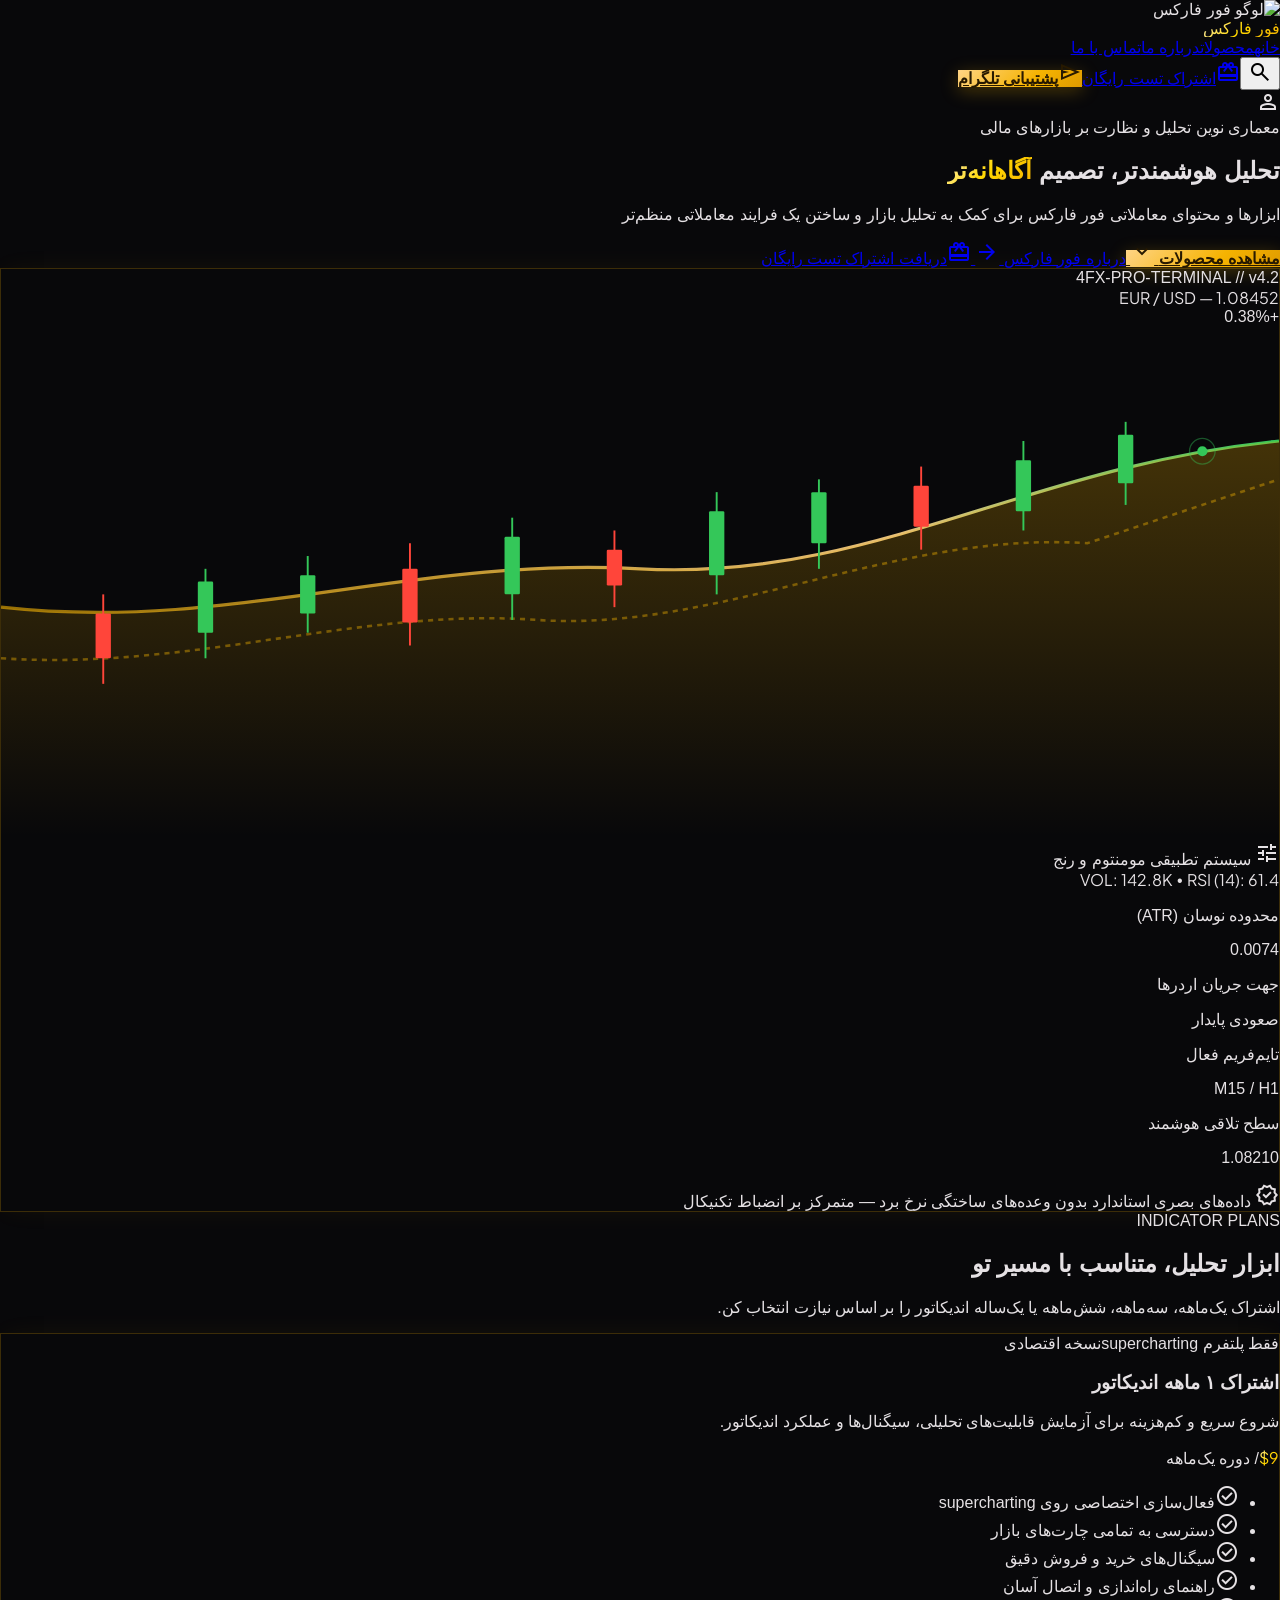
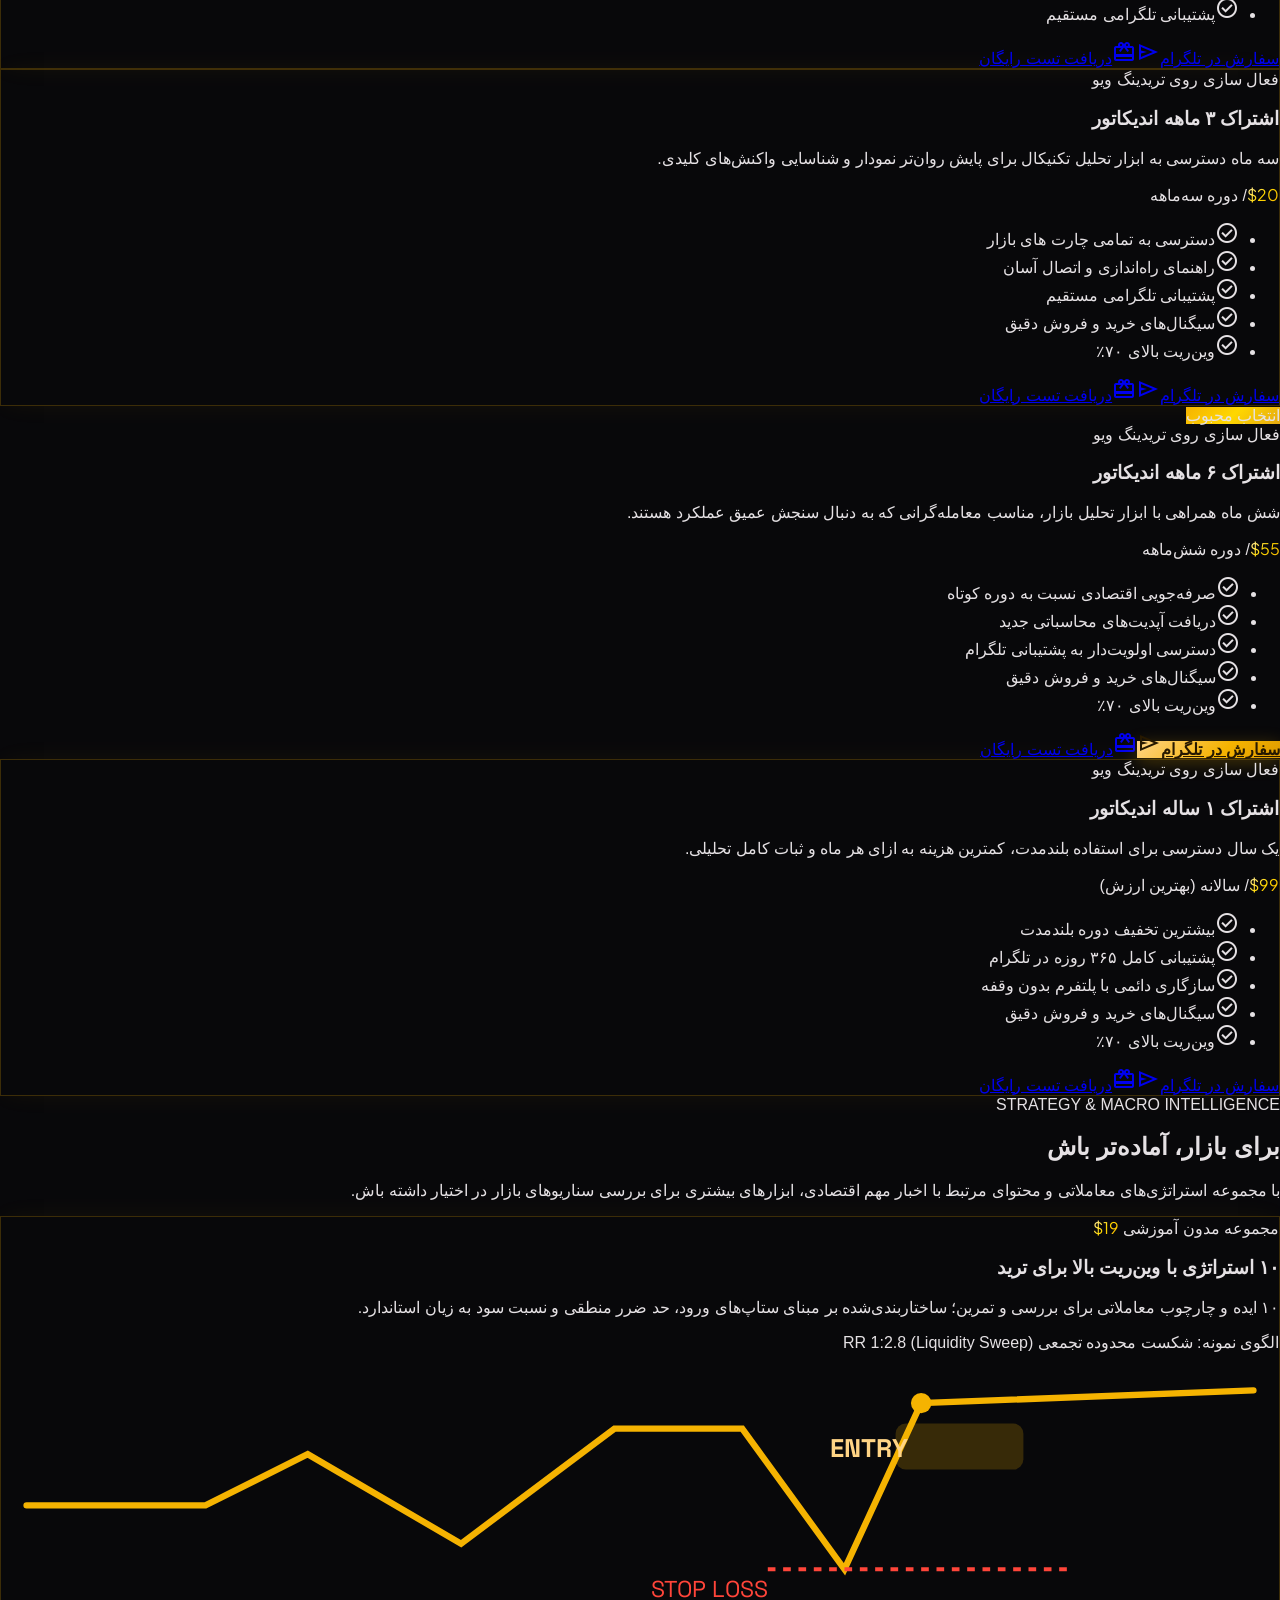
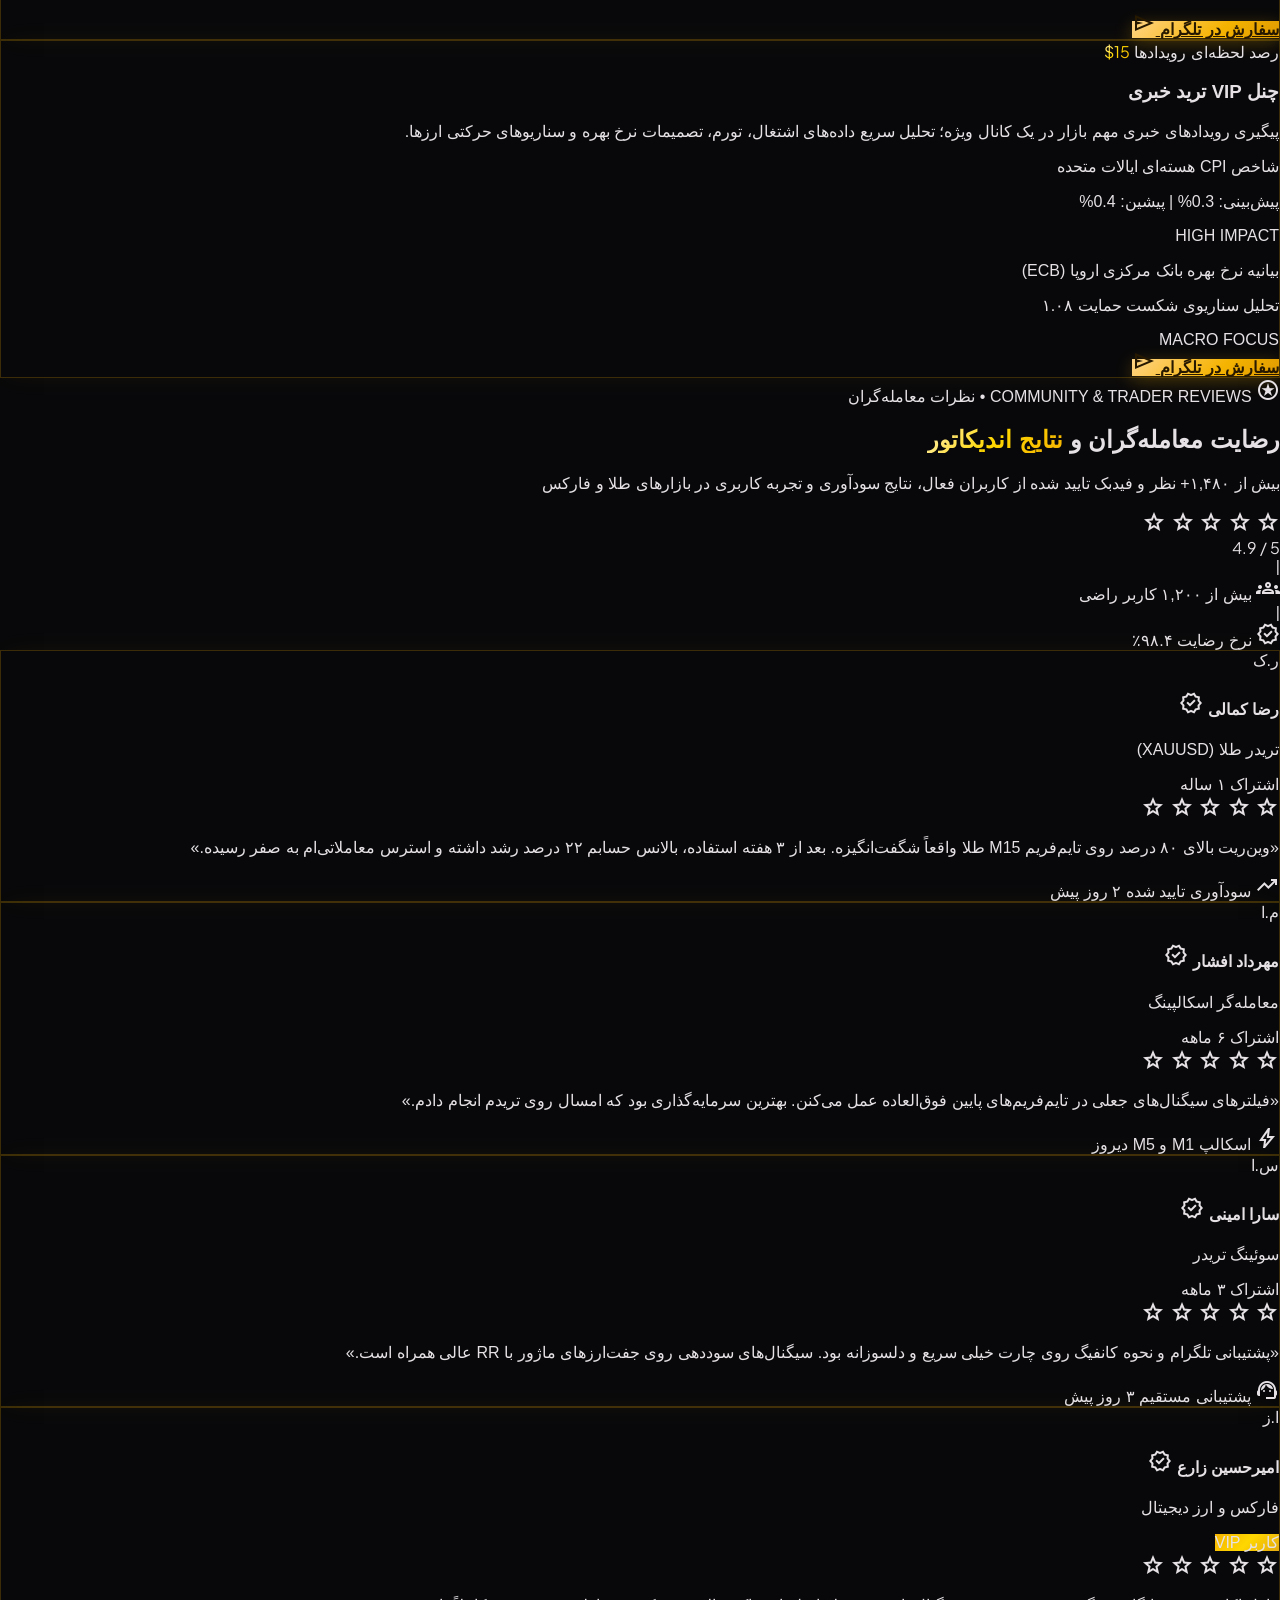
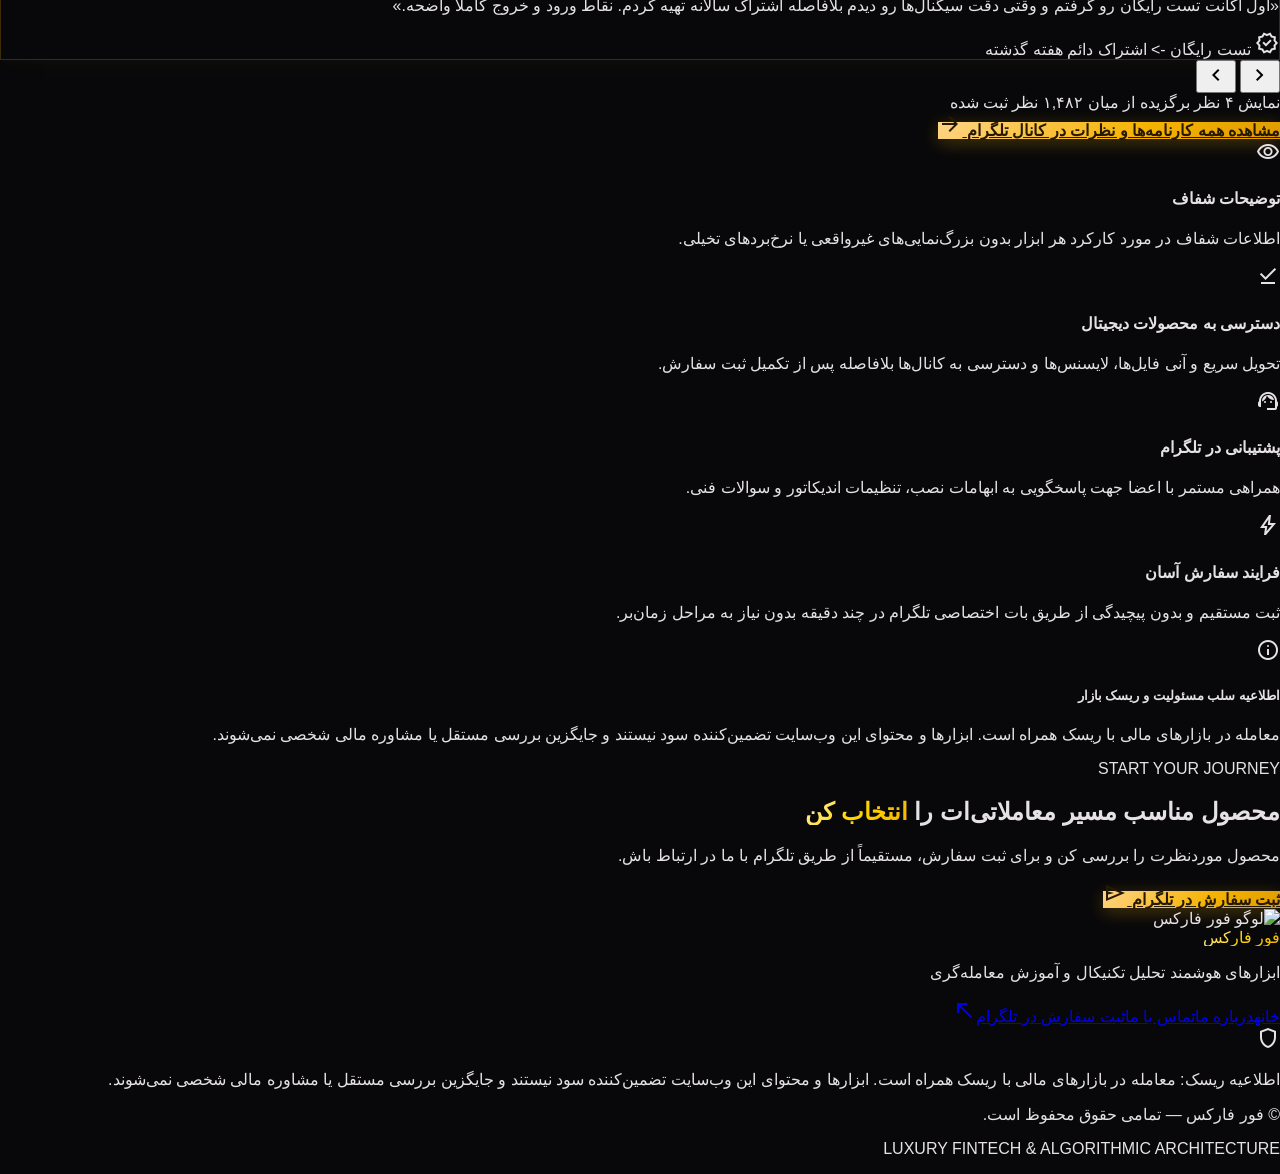
==== index.html @ 27e8ee21 "Add files via upload" ====
<!DOCTYPE html>
<!DOCTYPE html>
<html class="dark" dir="rtl" lang="fa"><head><meta content="فور فارکس؛ ابزارهای تحلیل تکنیکال و خدمات معاملاتی." name="description"/><link href="assets/site.css" rel="stylesheet"/></head><body class="bg-[#08080a] font-body-md text-[#e5e1e4] antialiased selection:bg-[#f5b301] selection:text-[#271900]"><svg aria-hidden="true" class="inline-defs-container" style="position:absolute;width:0;height:0;overflow:hidden"></svg><meta charset="utf-8"/><meta content="width=device-width, initial-scale=1.0" name="viewport"/><title>فور فارکس | ابزارهای هوشمند تحلیل تکنیکال و معاملات</title><link href="https://cdn.jsdelivr.net/gh/rastikerdar/vazirmatn@v33.003/Vazirmatn-font-face.css" rel="stylesheet"/><link href="https://fonts.googleapis.com/css2?family=Plus+Jakarta+Sans:wght@400;500;600;700;800&amp;family=Space+Grotesk:wght@500;600;700&amp;display=swap" rel="stylesheet"/><link href="https://fonts.googleapis.com/css2?family=Material+Symbols+Outlined:opsz,wght,FILL,GRAD@20..48,100..700,0..1,-50..200" rel="stylesheet"/><link href="https://fonts.googleapis.com/css2?family=Material+Symbols+Outlined:wght,FILL@100..700,0..1&amp;display=swap" rel="stylesheet"/><style>@layer base{html,body{margin:0;padding:0;font-family:'Vazirmatn',sans-serif;background-color:#08080a;color:#e5e1e4;}body{overscroll-behavior:none;}main>:first-child{margin-top:0!important;}main>:last-child{margin-bottom:0!important;}}::-webkit-scrollbar{display:none;}
.font-latin { font-family: 'Plus Jakarta Sans', system-ui, sans-serif; direction: ltr; display: inline-block; }
.gold-gradient-bg { background: linear-gradient(135deg, #F5B301 0%, #FFD700 50%, #E5A910 100%); }
.gold-gradient-text { background: linear-gradient(135deg, #FFF0BE 0%, #FFD700 50%, #F5B301 100%); -webkit-background-clip: text; -webkit-text-fill-color: transparent; }
.gold-border-glow { border: 1px solid rgba(245, 179, 1, 0.22); box-shadow: 0 0 25px -5px rgba(245, 179, 1, 0.08); }
.gold-card-hover:hover { border-color: rgba(255, 215, 0, 0.45); box-shadow: 0 10px 30px -8px rgba(245, 179, 1, 0.18); }
.gold-btn {
  background: linear-gradient(135deg, #ffd485 0%, #f5b301 60%, #df9b00 100%);
  color: #271900;
  font-weight: 700;
  box-shadow: 0 4px 18px rgba(245, 179, 1, 0.28);
}
.gold-btn:hover {
  background: linear-gradient(135deg, #ffe08f 0%, #febb14 60%, #e8a500 100%);
  box-shadow: 0 6px 24px rgba(245, 179, 1, 0.42);
}
</style><script src="https://cdn.tailwindcss.com?plugins=forms,container-queries"></script><script id="tailwind-config">tailwind.config = { darkMode: "class", theme: { extend: { "colors": { "on-primary-fixed": "#271900", "tertiary-fixed": "#fee178", "primary-container": "#f5b301", "on-secondary": "#3d2e00", "surface-container-low": "#111217", "on-tertiary": "#3b2f00", "surface-variant": "#1c1d24", "error-container": "#93000a", "on-error": "#690005", "chart-bullish": "#34C759", "chart-bearish": "#FF453A", "surface-container": "#15161c", "on-primary-fixed-variant": "#5d4200", "on-primary": "#412d00", "outline": "#9d8f78", "on-background": "#e5e1e4", "outline-variant": "rgba(245, 179, 1, 0.2)", "primary": "#ffd485", "on-tertiary-container": "#5c4c00", "secondary-fixed": "#ffe08f", "surface-container-highest": "#1f2029", "tertiary-container": "#d8bd58", "on-secondary-fixed-variant": "#584400", "inverse-surface": "#e5e1e4", "surface-dim": "#08080a", "secondary-container": "#c59b00", "on-secondary-fixed": "#241a00", "on-surface-variant": "#d4c4ac", "on-primary-container": "#412d00", "on-error-container": "#ffdad6", "primary-fixed": "#ffdea5", "inverse-primary": "#7b5800", "surface-tint": "#febb14", "on-tertiary-fixed-variant": "#554500", "surface": "#0e0f14", "tertiary": "#f5d971", "background": "#08080a", "primary-fixed-dim": "#febb14", "on-surface": "#e5e1e4", "error": "#ffb4ab", "secondary": "#efc134", "on-tertiary-fixed": "#221b00", "on-secondary-container": "#463500", "surface-container-lowest": "#060608", "surface-container-high": "#1a1b22", "secondary-fixed-dim": "#efc134", "surface-bright": "#22232a", "tertiary-fixed-dim": "#e0c560" }, "borderRadius": { "DEFAULT": "0.5rem", "lg": "0.75rem", "xl": "1rem", "full": "9999px" }, "spacing": { "space-lg": "1.5rem", "space-sm": "0.5rem", "space-xl": "2.5rem", "margin": "1.5rem", "space-2xl": "4rem", "space-3xl": "6rem", "space-xs": "0.25rem", "space-md": "1rem" }, "fontFamily": { "headline-md": ["Vazirmatn", "Space Grotesk", "sans-serif"], "headline-sm": ["Vazirmatn", "Space Grotesk", "sans-serif"], "label-lg": ["Vazirmatn", "Space Grotesk", "sans-serif"], "body-lg": ["Vazirmatn", "Manrope", "sans-serif"], "body-md": ["Vazirmatn", "Manrope", "sans-serif"], "body-sm": ["Vazirmatn", "Manrope", "sans-serif"], "headline-lg": ["Vazirmatn", "Space Grotesk", "sans-serif"], "headline-xl-mobile": ["Vazirmatn", "Space Grotesk", "sans-serif"], "label-md": ["Vazirmatn", "Space Grotesk", "sans-serif"], "display-hero": ["Vazirmatn", "Space Grotesk", "sans-serif"], "headline-xl": ["Vazirmatn", "Space Grotesk", "sans-serif"], "label-sm": ["Vazirmatn", "Space Grotesk", "sans-serif"], "body-xl": ["Vazirmatn", "Manrope", "sans-serif"], "display-hero-mobile": ["Vazirmatn", "Space Grotesk", "sans-serif"] }, "fontSize": { "headline-md": ["22px", { "lineHeight": "32px", "letterSpacing": "-0.01em", "fontWeight": "600" }], "headline-sm": ["18px", { "lineHeight": "28px", "fontWeight": "600" }], "label-lg": ["15px", { "lineHeight": "20px", "fontWeight": "600" }], "body-lg": ["17px", { "lineHeight": "28px", "fontWeight": "400" }], "body-md": ["15px", { "lineHeight": "24px", "fontWeight": "400" }], "body-sm": ["13px", { "lineHeight": "20px", "fontWeight": "400" }], "headline-lg": ["28px", { "lineHeight": "38px", "letterSpacing": "-0.015em", "fontWeight": "700" }], "headline-xl-mobile": ["28px", { "lineHeight": "38px", "letterSpacing": "-0.015em", "fontWeight": "700" }], "label-md": ["13px", { "lineHeight": "18px", "fontWeight": "500" }], "display-hero": ["54px", { "lineHeight": "68px", "letterSpacing": "-0.03em", "fontWeight": "800" }], "headline-xl": ["38px", { "lineHeight": "50px", "letterSpacing": "-0.025em", "fontWeight": "700" }], "label-sm": ["11px", { "lineHeight": "16px", "letterSpacing": "0.04em", "fontWeight": "600" }], "body-xl": ["20px", { "lineHeight": "34px", "fontWeight": "400" }], "display-hero-mobile": ["34px", { "lineHeight": "46px", "letterSpacing": "-0.02em", "fontWeight": "800" }] } } } };</script><header class="fixed top-0 left-0 right-0 z-50 bg-[#08080a]/85 backdrop-blur-xl saturate-180 border-b border-[#f5b301]/20 shadow-[0_4px_30px_rgba(0,0,0,0.8)]"><div class="h-16 max-w-7xl mx-auto px-6 lg:px-12 flex items-center justify-between"><div class="flex items-center gap-space-md"><div class="p-1 rounded-lg bg-white/5 border border-white/10 flex items-center justify-center"><img alt="لوگو فور فارکس" class="h-7 w-auto object-contain shrink-0 invert brightness-200" src="https://lh3.googleusercontent.com/aida-public/[base64]"/></div><span class="font-headline-sm text-headline-sm tracking-tight text-white font-bold flex items-center gap-1.5"><span class="gold-gradient-text">فور فارکس</span></span></div><nav class="hidden md:flex items-center gap-space-lg" data-active-classes="text-primary font-bold"><a aria-current="page" class="font-label-lg text-label-lg text-primary font-bold relative after:absolute after:bottom-[-20px] after:left-0 after:right-0 after:h-[2px] after:bg-[#f5b301]" data-path="home" href="index.html">خانه</a><a class="text-sm font-medium text-neutral-400 hover:text-[#ffd485] transition-colors" data-path="products" href="products.html">محصولات</a><a class="font-label-lg text-label-lg text-neutral-400 hover:text-primary transition-colors" data-path="about" href="about.html">درباره ما</a><a class="font-label-lg text-label-lg text-neutral-400 hover:text-primary transition-colors" data-path="contact" href="contact.html">تماس با ما</a></nav><div class="flex items-center gap-space-sm"><button aria-label="جستجو" class="w-9 h-9 rounded-full flex items-center justify-center text-neutral-400 hover:text-primary hover:bg-[#1c1d24] border border-neutral-800 transition-all"><span class="material-symbols-outlined text-[20px]">search</span></button><a class="hidden sm:inline-flex items-center gap-1.5 px-3 py-1.5 rounded-full bg-[#181920]/80 hover:bg-[#20222c] border border-[#f5b301]/40 hover:border-[#f5b301] text-[#ffd485] hover:text-amber-300 font-label-sm text-label-sm transition-all shadow-[0_0_12px_rgba(245,179,1,0.08)]" href="https://t.me/king4forex?text=%D8%B3%D9%84%D8%A7%D9%85%20%D8%A7%D8%B4%D8%AA%D8%B1%D8%A7%DA%A9%20%D8%AA%D8%B3%D8%AA%20%D9%85%DB%8C%D8%AE%D9%88%D8%A7%D8%B3%D8%AA%D9%85" rel="noopener noreferrer" target="_blank"><span class="material-symbols-outlined text-[16px] text-primary">redeem</span><span>اشتراک تست رایگان</span></a><a class="hidden sm:inline-flex items-center gap-space-xs px-space-md py-2 rounded-full gold-btn font-label-md text-label-md transition-all shadow-[0_2px_12px_rgba(245,179,1,0.25)]" href="https://t.me/trades4forexbot" rel="noopener noreferrer" target="_blank"><span class="material-symbols-outlined text-[18px]">send</span><span>پشتیبانی تلگرام</span></a><div class="w-8 h-8 rounded-full bg-gradient-to-br from-primary to-amber-600 flex items-center justify-center text-on-primary shadow-sm"><span class="material-symbols-outlined text-[18px]">person</span></div></div></div></header><main class="w-full pt-16 bg-[#08080a] min-h-[calc(100vh-16rem)]"><div class="flex flex-col w-full">
<!-- SECTION 1: HERO CAMPAIGN -->
<section class="relative w-full overflow-hidden bg-gradient-to-b from-[#0e0f14] via-[#08080a] to-[#08080a] pt-space-2xl pb-space-3xl border-b border-[#f5b301]/15">
<div class="absolute -top-36 left-1/2 -translate-x-1/2 w-[850px] h-[450px] bg-gradient-to-b from-primary/15 via-primary-container/8 to-transparent blur-[120px] pointer-events-none rounded-full"></div>
<div class="absolute top-1/3 -right-48 w-96 h-96 bg-amber-500/5 blur-[100px] pointer-events-none rounded-full"></div>
<div class="max-w-7xl mx-auto px-6 lg:px-12 flex flex-col items-center text-center relative z-10">
<!-- Overline Tag -->
<div class="inline-flex items-center gap-space-xs px-space-md py-1.5 rounded-full bg-[#1b1e28] border border-[#f5b301]/30 text-[#ffd485] font-label-md text-label-md mb-space-lg shadow-[0_0_15px_rgba(245,179,1,0.12)]">
<span class="w-2 h-2 rounded-full bg-[#f5b301] animate-pulse"></span>
<span>معماری نوین تحلیل و نظارت بر بازارهای مالی</span>
</div>
<!-- Main Headline -->
<h1 class="font-display-hero text-headline-xl sm:text-display-hero max-w-4xl text-white tracking-tight mb-space-md font-extrabold leading-[1.25]">
        تحلیل هوشمندتر، تصمیم <span class="gold-gradient-text">آگاهانه‌تر</span>
</h1>
<!-- Editorial Subtitle -->
<p class="font-body-xl text-body-lg sm:text-body-xl text-neutral-400 max-w-2xl mx-auto leading-relaxed mb-space-xl">ابزارها و محتوای معاملاتی فور فارکس برای کمک به تحلیل بازار و ساختن یک فرایند معاملاتی منظم‌تر</p>
<!-- Primary & Ghost Actions -->
<div class="flex flex-wrap items-center justify-center gap-space-md mb-space-3xl">
<a class="gold-btn px-8 py-3.5 rounded-full font-label-lg text-label-lg transition-all transform hover:scale-[1.02] active:scale-[0.99] flex items-center gap-space-xs" href="#products-bento">
<span>مشاهده محصولات</span>
<span class="material-symbols-outlined text-[18px]">expand_more</span>
</a>
<a class="px-6 py-3.5 rounded-full bg-[#15161c] hover:bg-[#1f2029] text-white border border-[#f5b301]/25 font-label-lg text-label-lg transition-all flex items-center gap-space-xs shadow-sm hover:border-[#f5b301]/50" href="#indicators">
<span>درباره فور فارکس</span>
<span class="material-symbols-outlined text-[18px] rotate-180">arrow_forward</span>
</a>
<a class="px-6 py-3.5 rounded-full bg-[#181920] hover:bg-[#20222c] text-[#ffd485] border border-[#f5b301]/50 hover:border-[#f5b301] font-label-lg text-label-lg transition-all transform hover:scale-[1.02] active:scale-[0.99] flex items-center gap-space-xs shadow-[0_0_15px_rgba(245,179,1,0.12)]" href="https://t.me/king4forex?text=%D8%B3%D9%84%D8%A7%D9%85%20%D8%A7%D8%B4%D8%AA%D8%B1%D8%A7%DA%A9%20%D8%AA%D8%B3%D8%AA%20%D9%85%DB%8C%D8%AE%D9%88%D8%A7%D8%B3%D8%AA%D9%85" rel="noopener noreferrer" target="_blank"><span class="material-symbols-outlined text-[18px] text-primary">redeem</span><span>دریافت اشتراک تست رایگان</span></a></div>
<!-- Institutional Mock Dashboard (Apple Silicon Inspired Tray) -->
<div class="w-full max-w-5xl rounded-3xl bg-[#111217] gold-border-glow p-4 sm:p-6 lg:p-8 shadow-[0_24px_80px_rgba(0,0,0,0.6)] text-white relative">
<!-- Decorative Ambient Glow -->
<div class="absolute -bottom-20 -left-20 w-64 h-64 bg-primary-container/10 rounded-full blur-3xl pointer-events-none"></div>
<div class="absolute -top-16 -right-16 w-48 h-48 bg-primary/10 rounded-full blur-2xl pointer-events-none"></div>
<!-- Top Window Pill Meta -->
<div class="flex items-center justify-between pb-6 mb-6 border-b border-white/5 relative z-10">
<div class="flex items-center gap-space-sm">
<span class="w-3 h-3 rounded-full bg-[#FF5F56]/80 inline-block"></span>
<span class="w-3 h-3 rounded-full bg-[#FFBD2E]/80 inline-block"></span>
<span class="w-3 h-3 rounded-full bg-[#27C93F]/80 inline-block"></span>
<span class="font-mono text-label-sm text-neutral-400 ml-2 hidden sm:inline">4FX-PRO-TERMINAL // v4.2</span>
</div>
<div class="flex items-center gap-space-md">
<div class="flex items-center gap-2 bg-white/5 border border-white/5 rounded-full px-3 py-1 text-label-sm text-white/90">
<span class="w-1.5 h-1.5 rounded-full bg-chart-bullish"></span>
<span class="font-latin">EUR / USD — 1.08452</span>
</div>
<span class="text-label-sm text-chart-bullish bg-chart-bullish/10 px-2.5 py-0.5 rounded-full font-mono border border-chart-bullish/20">+0.38%</span>
</div>
</div>
<!-- Integrated Trading Screen Canvas -->
<div class="relative w-full h-72 sm:h-96 rounded-2xl bg-[#09090c] p-4 flex flex-col justify-between overflow-hidden border border-white/5">
<!-- Background Grid Overlay -->
<div class="absolute inset-0 bg-[linear-gradient(to_right,rgba(255,255,255,0.03)_1px,transparent_1px),linear-gradient(to_bottom,rgba(255,255,255,0.03)_1px,transparent_1px)] bg-[size:40px_40px] pointer-events-none"></div>
<!-- Dynamic SVG Chart Canvas -->
<svg class="absolute inset-0 w-full h-full" fill="none" preserveaspectratio="none" viewbox="0 0 1000 400">
<defs>
<lineargradient id="primaryAreaGlow" x1="0" x2="0" y1="0" y2="1">
<stop offset="0%" stop-color="#F5B301" stop-opacity="0.25"></stop>
<stop offset="100%" stop-color="#F5B301" stop-opacity="0.0"></stop>
</lineargradient>
<lineargradient id="emaGrad" x1="0" x2="1" y1="0" y2="0">
<stop offset="0%" stop-color="#F5B301" stop-opacity="0.6"></stop>
<stop offset="70%" stop-color="#FFD485" stop-opacity="0.9"></stop>
<stop offset="100%" stop-color="#34C759" stop-opacity="1"></stop>
</lineargradient>
</defs>
<!-- EMA Trend Curves -->
<path d="M 0,260 C 150,270 280,220 420,230 C 560,240 700,160 850,170 L 1000,120" fill="none" opacity="0.4" stroke="#F5B301" stroke-dasharray="4 4" stroke-width="2"></path>
<path d="M 0,220 C 180,240 320,180 500,190 C 680,200 800,110 1000,90" fill="none" stroke="url(#emaGrad)" stroke-width="2.5"></path>
<!-- Volumetric Fill under trend -->
<path d="M 0,220 C 180,240 320,180 500,190 C 680,200 800,110 1000,90 L 1000,400 L 0,400 Z" fill="url(#primaryAreaGlow)"></path>
<!-- Stylized Candles -->
<!-- Bar 1 -->
<line stroke="#FF453A" stroke-width="1.5" x1="80" x2="80" y1="210" y2="280"></line>
<rect fill="#FF453A" height="35" rx="1" width="12" x="74" y="225"></rect>
<!-- Bar 2 -->
<line stroke="#34C759" stroke-width="1.5" x1="160" x2="160" y1="190" y2="260"></line>
<rect fill="#34C759" height="40" rx="1" width="12" x="154" y="200"></rect>
<!-- Bar 3 -->
<line stroke="#34C759" stroke-width="1.5" x1="240" x2="240" y1="180" y2="240"></line>
<rect fill="#34C759" height="30" rx="1" width="12" x="234" y="195"></rect>
<!-- Bar 4 -->
<line stroke="#FF453A" stroke-width="1.5" x1="320" x2="320" y1="170" y2="250"></line>
<rect fill="#FF453A" height="42" rx="1" width="12" x="314" y="190"></rect>
<!-- Bar 5 -->
<line stroke="#34C759" stroke-width="1.5" x1="400" x2="400" y1="150" y2="230"></line>
<rect fill="#34C759" height="45" rx="1" width="12" x="394" y="165"></rect>
<!-- Bar 6 -->
<line stroke="#FF453A" stroke-width="1.5" x1="480" x2="480" y1="160" y2="220"></line>
<rect fill="#FF453A" height="28" rx="1" width="12" x="474" y="175"></rect>
<!-- Bar 7 -->
<line stroke="#34C759" stroke-width="1.5" x1="560" x2="560" y1="130" y2="210"></line>
<rect fill="#34C759" height="50" rx="1" width="12" x="554" y="145"></rect>
<!-- Bar 8 -->
<line stroke="#34C759" stroke-width="1.5" x1="640" x2="640" y1="120" y2="190"></line>
<rect fill="#34C759" height="40" rx="1" width="12" x="634" y="130"></rect>
<!-- Bar 9 -->
<line stroke="#FF453A" stroke-width="1.5" x1="720" x2="720" y1="110" y2="175"></line>
<rect fill="#FF453A" height="32" rx="1" width="12" x="714" y="125"></rect>
<!-- Bar 10 -->
<line stroke="#34C759" stroke-width="1.5" x1="800" x2="800" y1="90" y2="160"></line>
<rect fill="#34C759" height="40" rx="1" width="12" x="794" y="105"></rect>
<!-- Bar 11 (Pulse Peak) -->
<line stroke="#34C759" stroke-width="1.5" x1="880" x2="880" y1="75" y2="140"></line>
<rect fill="#34C759" height="38" rx="1" width="12" x="874" y="85"></rect>
<!-- Bar 12 Live Pin -->
<circle cx="940" cy="98" fill="#34C759" r="4"></circle>
<circle cx="940" cy="98" opacity="0.4" r="10" stroke="#34C759" stroke-width="1"></circle>
</svg>
<!-- Floating Ambient Glass Badges -->
<div class="relative z-10 flex flex-wrap items-center justify-between gap-4 pointer-events-none">
<div class="flex items-center gap-3 backdrop-blur-md bg-[#181920]/80 border border-[#f5b301]/25 px-3.5 py-1.5 rounded-full shadow-sm">
<span class="material-symbols-outlined text-[16px] text-primary">tune</span>
<span class="font-label-md text-label-md text-white/90">سیستم تطبیقی مومنتوم و رنج</span>
</div>
<div class="flex items-center gap-3 backdrop-blur-md bg-white/5 border border-white/10 px-3.5 py-1.5 rounded-full font-mono text-label-sm text-neutral-400">
<span class="font-latin">RSI (14): 61.4</span>
<span>•</span>
<span class="font-latin">VOL: 142.8K</span>
</div>
</div>
<!-- Bottom Metric HUD -->
<div class="relative z-10 grid grid-cols-2 sm:grid-cols-4 gap-3 bg-black/60 backdrop-blur-lg p-3 rounded-xl border border-[#f5b301]/20">
<div>
<p class="font-label-sm text-label-sm text-neutral-400">محدوده نوسان (ATR)</p>
<p class="font-headline-sm text-headline-sm text-white font-mono mt-0.5">0.0074</p>
</div>
<div>
<p class="font-label-sm text-label-sm text-neutral-400">جهت جریان اردرها</p>
<p class="font-headline-sm text-headline-sm text-chart-bullish mt-0.5">صعودی پایدار</p>
</div>
<div>
<p class="font-label-sm text-label-sm text-neutral-400">تایم‌فریم فعال</p>
<p class="font-headline-sm text-headline-sm text-white font-mono mt-0.5">M15 / H1</p>
</div>
<div>
<p class="font-label-sm text-label-sm text-neutral-400">سطح تلاقی هوشمند</p>
<p class="font-headline-sm text-headline-sm text-primary font-mono mt-0.5">1.08210</p>
</div>
</div>
</div>
<div class="mt-4 flex items-center justify-center gap-2 text-neutral-400 font-body-sm text-body-sm relative z-10">
<span class="material-symbols-outlined text-[16px] text-primary">verified</span>
<span>داده‌های بصری استاندارد بدون وعده‌های ساختگی نرخ برد — متمرکز بر انضباط تکنیکال</span>
</div>
</div>
</div>
</section>
<!-- SECTION 2: INDICATOR SUBSCRIPTIONS SPOTLIGHT -->
<section class="w-full bg-[#0b0c10] py-space-3xl border-b border-[#f5b301]/15" id="indicators">
<div class="max-w-7xl mx-auto px-6 lg:px-12">
<!-- Section Header -->
<div class="flex flex-col md:flex-row md:items-end justify-between mb-space-2xl gap-space-md">
<div>
<span class="font-label-sm text-label-sm text-primary tracking-widest block mb-2 uppercase font-bold">INDICATOR PLANS</span>
<h2 class="font-headline-xl text-headline-xl text-white tracking-tight font-bold">ابزار تحلیل، متناسب با مسیر تو</h2>
<p class="font-body-lg text-body-lg text-neutral-400 mt-space-xs max-w-xl">اشتراک یک‌ماهه، سه‌ماهه، شش‌ماهه یا یک‌ساله اندیکاتور را بر اساس نیازت انتخاب کن.</p>
</div>
<a class="font-label-lg text-label-lg text-primary hover:text-amber-300 transition-colors inline-flex items-center gap-1 self-start md:self-end font-semibold" href="https://t.me/trades4forexbot" rel="noopener noreferrer" target="_blank">
</a>
</div>
<!-- 3 Tiered Cards in Obsidian Dark & Gold -->
<div class="grid grid-cols-1 sm:grid-cols-2 lg:grid-cols-4 gap-6 items-stretch"><!-- Tier 0: 1 Month --><div class="bg-[#111217] gold-border-glow gold-card-hover rounded-3xl p-6 lg:p-7 flex flex-col justify-between transition-all duration-300"><div><div class="flex items-center justify-between mb-6"><span class="inline-block px-3 py-1 rounded-full bg-[#181920] border border-white/5 text-neutral-300 font-label-sm text-label-sm">فقط پلتفرم supercharting</span><span class="px-2.5 py-0.5 rounded-full bg-[#f5b301]/10 text-primary border border-[#f5b301]/30 font-label-sm text-label-sm font-semibold">نسخه اقتصادی</span></div><h3 class="font-headline-lg text-[22px] text-white font-bold">اشتراک ۱ ماهه اندیکاتور</h3><p class="font-body-md text-body-sm text-neutral-400 mt-3 leading-relaxed">شروع سریع و کم‌هزینه برای آزمایش قابلیت‌های تحلیلی، سیگنال‌ها و عملکرد اندیکاتور.</p><div class="my-6"><span class="font-latin text-4xl font-extrabold gold-gradient-text tracking-tight">$9</span><span class="font-body-sm text-body-sm text-neutral-400 mr-1">/ دوره یک‌ماهه</span></div><ul class="space-y-2.5 font-body-sm text-body-sm text-neutral-300 mb-6"><li class="flex items-center gap-2"><span class="material-symbols-outlined text-primary text-[18px]">check_circle</span><span>فعال‌سازی اختصاصی روی supercharting</span></li><li class="flex items-center gap-2"><span class="material-symbols-outlined text-primary text-[18px]">check_circle</span><span>دسترسی به تمامی چارت‌های بازار</span></li><li class="flex items-center gap-2"><span class="material-symbols-outlined text-primary text-[18px]">check_circle</span><span>سیگنال‌های خرید و فروش دقیق</span></li><li class="flex items-center gap-2"><span class="material-symbols-outlined text-primary text-[18px]">check_circle</span><span>راهنمای راه‌اندازی و اتصال آسان</span></li><li class="flex items-center gap-2"><span class="material-symbols-outlined text-primary text-[18px]">check_circle</span><span>پشتیبانی تلگرامی مستقیم</span></li></ul></div><div><a class="w-full py-3 rounded-full bg-[#181920] hover:bg-[#20222c] text-white border border-[#f5b301]/25 hover:border-[#f5b301]/60 font-label-md text-label-md text-center transition-all flex items-center justify-center gap-2" href="https://t.me/trades4forexbot" rel="noopener noreferrer" target="_blank"><span>سفارش در تلگرام</span><span class="material-symbols-outlined text-[16px]">send</span></a><a class="w-full mt-2.5 py-2.5 rounded-full bg-[#15161c]/80 hover:bg-[#1f2029] text-[#ffd485] border border-[#f5b301]/30 hover:border-[#f5b301]/60 font-label-sm text-label-sm text-center transition-all flex items-center justify-center gap-1.5 shadow-[0_0_12px_rgba(245,179,1,0.08)]" href="https://t.me/king4forex?text=%D8%B3%D9%84%D8%A7%D9%85%20%D8%A7%D8%B4%D8%AA%D8%B1%D8%A7%DA%A9%20%D8%AA%D8%B3%D8%AA%20%D9%85%DB%8C%D8%AE%D9%88%D8%A7%D8%B3%D8%AA%D9%85" rel="noopener noreferrer" target="_blank"><span class="material-symbols-outlined text-[16px] text-primary">redeem</span><span>دریافت تست رایگان</span></a></div></div><!-- Tier 1: 3 Months --><div class="bg-[#111217] gold-border-glow gold-card-hover rounded-3xl p-6 lg:p-7 flex flex-col justify-between transition-all duration-300"><div><span class="inline-block px-3 py-1 rounded-full bg-[#181920] border border-white/5 text-neutral-300 font-label-sm text-label-sm mb-6">فعال سازی روی تریدینگ ویو</span><h3 class="font-headline-lg text-[22px] text-white font-bold">اشتراک ۳ ماهه اندیکاتور</h3><p class="font-body-md text-body-sm text-neutral-400 mt-3 leading-relaxed">سه ماه دسترسی به ابزار تحلیل تکنیکال برای پایش روان‌تر نمودار و شناسایی واکنش‌های کلیدی.</p><div class="my-6"><span class="font-latin text-4xl font-extrabold gold-gradient-text tracking-tight">$20</span><span class="font-body-sm text-body-sm text-neutral-400 mr-1">/ دوره سه‌ماهه</span></div><ul class="space-y-2.5 font-body-sm text-body-sm text-neutral-300 mb-6"><li class="flex items-center gap-2"><span class="material-symbols-outlined text-primary text-[18px]">check_circle</span><span>دسترسی به تمامی چارت های بازار</span></li><li class="flex items-center gap-2"><span class="material-symbols-outlined text-primary text-[18px]">check_circle</span><span>راهنمای راه‌اندازی و اتصال آسان</span></li><li class="flex items-center gap-2"><span class="material-symbols-outlined text-primary text-[18px]">check_circle</span><span>پشتیبانی تلگرامی مستقیم</span></li><li class="flex items-center gap-2"><span class="material-symbols-outlined text-primary text-[18px]">check_circle</span><span>سیگنال‌های خرید و فروش دقیق</span></li><li class="flex items-center gap-2"><span class="material-symbols-outlined text-primary text-[18px]">check_circle</span><span>وین‌ریت بالای ۷۰٪</span></li></ul></div><div><a class="w-full py-3 rounded-full bg-[#181920] hover:bg-[#20222c] text-white border border-[#f5b301]/25 hover:border-[#f5b301]/60 font-label-md text-label-md text-center transition-all flex items-center justify-center gap-2" href="https://t.me/trades4forexbot" rel="noopener noreferrer" target="_blank"><span>سفارش در تلگرام</span><span class="material-symbols-outlined text-[16px]">send</span></a><a class="w-full mt-2.5 py-2.5 rounded-full bg-[#15161c]/80 hover:bg-[#1f2029] text-[#ffd485] border border-[#f5b301]/30 hover:border-[#f5b301]/60 font-label-sm text-label-sm text-center transition-all flex items-center justify-center gap-1.5 shadow-[0_0_12px_rgba(245,179,1,0.08)]" href="https://t.me/king4forex?text=%D8%B3%D9%84%D8%A7%D9%85%20%D8%A7%D8%B4%D8%AA%D8%B1%D8%A7%DA%A9%20%D8%AA%D8%B3%D8%AA%20%D9%85%DB%8C%D8%AE%D9%88%D8%A7%D8%B3%D8%AA%D9%85" rel="noopener noreferrer" target="_blank"><span class="material-symbols-outlined text-[16px] text-primary">redeem</span><span>دریافت تست رایگان</span></a></div></div><!-- Tier 2: 6 Months (Balanced Highlight) --><div class="bg-gradient-to-b from-[#161822] to-[#111217] rounded-3xl p-6 lg:p-7 flex flex-col justify-between border-2 border-[#f5b301]/60 shadow-[0_12px_45px_rgba(245,179,1,0.15)] relative transform md:-translate-y-2"><div><div class="absolute -top-3.5 right-6"><span class="px-3 py-1 rounded-full gold-gradient-bg text-[#271900] font-label-sm text-label-sm font-bold shadow-md">انتخاب محبوب</span></div><span class="inline-block px-3 py-1 rounded-full bg-primary/10 border border-primary/25 text-primary font-label-sm text-label-sm mb-6 mt-1">فعال سازی روی تریدینگ ویو</span><h3 class="font-headline-lg text-[22px] text-white font-bold">اشتراک ۶ ماهه اندیکاتور</h3><p class="font-body-md text-body-sm text-neutral-400 mt-3 leading-relaxed">شش ماه همراهی با ابزار تحلیل بازار، مناسب معامله‌گرانی که به دنبال سنجش عمیق عملکرد هستند.</p><div class="my-6"><span class="font-latin text-4xl font-extrabold gold-gradient-text tracking-tight">$55</span><span class="font-body-sm text-body-sm text-neutral-400 mr-1">/ دوره شش‌ماهه</span></div><ul class="space-y-2.5 font-body-sm text-body-sm text-neutral-300 mb-6"><li class="flex items-center gap-2"><span class="material-symbols-outlined text-chart-bullish text-[18px]">check_circle</span><span>صرفه‌جویی اقتصادی نسبت به دوره کوتاه</span></li><li class="flex items-center gap-2"><span class="material-symbols-outlined text-chart-bullish text-[18px]">check_circle</span><span>دریافت آپدیت‌های محاسباتی جدید</span></li><li class="flex items-center gap-2"><span class="material-symbols-outlined text-chart-bullish text-[18px]">check_circle</span><span>دسترسی اولویت‌دار به پشتیبانی تلگرام</span></li><li class="flex items-center gap-2"><span class="material-symbols-outlined text-chart-bullish text-[18px]">check_circle</span><span>سیگنال‌های خرید و فروش دقیق</span></li><li class="flex items-center gap-2"><span class="material-symbols-outlined text-chart-bullish text-[18px]">check_circle</span><span>وین‌ریت بالای ۷۰٪</span></li></ul></div><div><a class="gold-btn w-full py-3 rounded-full text-center transition-all flex items-center justify-center gap-2" href="https://t.me/trades4forexbot" rel="noopener noreferrer" target="_blank"><span>سفارش در تلگرام</span><span class="material-symbols-outlined text-[16px]">send</span></a><a class="w-full mt-2.5 py-2.5 rounded-full bg-[#181920]/90 hover:bg-[#20222c] text-[#ffd485] border border-[#f5b301]/40 hover:border-[#f5b301] font-label-sm text-label-sm text-center transition-all flex items-center justify-center gap-1.5 shadow-[0_0_12px_rgba(245,179,1,0.12)]" href="https://t.me/king4forex?text=%D8%B3%D9%84%D8%A7%D9%85%20%D8%A7%D8%B4%D8%AA%D8%B1%D8%A7%DA%A9%20%D8%AA%D8%B3%D8%AA%20%D9%85%DB%8C%D8%AE%D9%88%D8%A7%D8%B3%D8%AA%D9%85" rel="noopener noreferrer" target="_blank"><span class="material-symbols-outlined text-[16px] text-primary">redeem</span><span>دریافت تست رایگان</span></a></div></div><!-- Tier 3: 1 Year --><div class="bg-[#111217] gold-border-glow gold-card-hover rounded-3xl p-6 lg:p-7 flex flex-col justify-between transition-all duration-300"><div><span class="inline-block px-3 py-1 rounded-full bg-[#181920] border border-white/5 text-neutral-300 font-label-sm text-label-sm mb-6">فعال سازی روی تریدینگ ویو</span><h3 class="font-headline-lg text-[22px] text-white font-bold">اشتراک ۱ ساله اندیکاتور</h3><p class="font-body-md text-body-sm text-neutral-400 mt-3 leading-relaxed">یک سال دسترسی برای استفاده بلندمدت، کمترین هزینه به ازای هر ماه و ثبات کامل تحلیلی.</p><div class="my-6"><span class="font-latin text-4xl font-extrabold gold-gradient-text tracking-tight">$99</span><span class="font-body-sm text-body-sm text-neutral-400 mr-1">/ سالانه (بهترین ارزش)</span></div><ul class="space-y-2.5 font-body-sm text-body-sm text-neutral-300 mb-6"><li class="flex items-center gap-2"><span class="material-symbols-outlined text-primary text-[18px]">check_circle</span><span>بیشترین تخفیف دوره بلندمدت</span></li><li class="flex items-center gap-2"><span class="material-symbols-outlined text-primary text-[18px]">check_circle</span><span>پشتیبانی کامل ۳۶۵ روزه در تلگرام</span></li><li class="flex items-center gap-2"><span class="material-symbols-outlined text-primary text-[18px]">check_circle</span><span>سازگاری دائمی با پلتفرم بدون وقفه</span></li><li class="flex items-center gap-2"><span class="material-symbols-outlined text-primary text-[18px]">check_circle</span><span>سیگنال‌های خرید و فروش دقیق</span></li><li class="flex items-center gap-2"><span class="material-symbols-outlined text-primary text-[18px]">check_circle</span><span>وین‌ریت بالای ۷۰٪</span></li></ul></div><div><a class="w-full py-3 rounded-full bg-[#181920] hover:bg-[#20222c] text-white border border-[#f5b301]/25 hover:border-[#f5b301]/60 font-label-md text-label-md text-center transition-all flex items-center justify-center gap-2" href="https://t.me/trades4forexbot" rel="noopener noreferrer" target="_blank"><span>سفارش در تلگرام</span><span class="material-symbols-outlined text-[16px]">send</span></a><a class="w-full mt-2.5 py-2.5 rounded-full bg-[#15161c]/80 hover:bg-[#1f2029] text-[#ffd485] border border-[#f5b301]/30 hover:border-[#f5b301]/60 font-label-sm text-label-sm text-center transition-all flex items-center justify-center gap-1.5 shadow-[0_0_12px_rgba(245,179,1,0.08)]" href="https://t.me/king4forex?text=%D8%B3%D9%84%D8%A7%D9%85%20%D8%A7%D8%B4%D8%AA%D8%B1%D8%A7%DA%A9%20%D8%AA%D8%B3%D8%AA%20%D9%85%DB%8C%D8%AE%D9%88%D8%A7%D8%B3%D8%AA%D9%85" rel="noopener noreferrer" target="_blank"><span class="material-symbols-outlined text-[16px] text-primary">redeem</span><span>دریافت تست رایگان</span></a></div></div></div>
</div>
</section>
<!-- SECTION 3: STRATEGIES & NEWS VIP DUAL SHOWCASE -->
<section class="w-full bg-[#08080a] py-space-3xl border-b border-[#f5b301]/15">
<div class="max-w-7xl mx-auto px-6 lg:px-12">
<div class="text-center max-w-3xl mx-auto mb-space-2xl">
<span class="font-label-sm text-label-sm text-primary tracking-widest block mb-2 uppercase font-bold">STRATEGY &amp; MACRO INTELLIGENCE</span>
<h2 class="font-headline-xl text-headline-xl text-white tracking-tight font-bold">برای بازار، آماده‌تر باش</h2>
<p class="font-body-lg text-body-lg text-neutral-400 mt-space-xs leading-relaxed">
          با مجموعه استراتژی‌های معاملاتی و محتوای مرتبط با اخبار مهم اقتصادی، ابزارهای بیشتری برای بررسی سناریوهای بازار در اختیار داشته باش.
        </p>
</div>
<!-- Keynote Dual Split -->
<div class="grid grid-cols-1 lg:grid-cols-2 gap-space-lg">
<!-- Card 1: 10 High Win-Rate Strategies -->
<div class="bg-[#111217] gold-border-glow rounded-3xl p-8 lg:p-12 flex flex-col justify-between overflow-hidden relative">
<div>
<div class="flex items-center justify-between mb-8">
<span class="font-label-md text-label-md text-[#ffd485] font-semibold bg-[#181920] border border-[#f5b301]/30 px-3.5 py-1 rounded-full">مجموعه مدون آموزشی</span>
<span class="font-latin text-3xl font-extrabold gold-gradient-text">$19</span>
</div>
<h3 class="font-headline-xl text-[28px] sm:text-[30px] leading-tight text-white font-bold">۱۰ استراتژی با وین‌ریت بالا برای ترید</h3>
<p class="font-body-md text-body-md text-neutral-400 mt-4 leading-relaxed max-w-md">
              ۱۰ ایده و چارچوب معاملاتی برای بررسی و تمرین؛ ساختاربندی‌شده بر مبنای ستاپ‌های ورود، حد ضرر منطقی و نسبت سود به زیان استاندارد.
            </p>
<!-- Vector Strategy Schematic -->
<div class="mt-8 mb-8 bg-[#09090c] rounded-2xl p-5 border border-white/5">
<div class="flex items-center justify-between text-label-sm text-neutral-400 mb-3">
<span>الگوی نمونه: شکست محدوده تجمعی (Liquidity Sweep)</span>
<span class="text-chart-bullish font-mono">RR 1:2.8</span>
</div>
<svg class="w-full h-24" fill="none" viewbox="0 0 500 100">
<path d="M 10,60 L 80,60 L 120,40 L 180,75 L 240,30 L 290,30 L 330,85 L 360,20 L 490,15" stroke="#f5b301" stroke-linecap="round" stroke-width="2.5"></path>
<!-- Entry marker -->
<circle cx="360" cy="20" fill="#f5b301" r="4"></circle>
<rect fill="#f5b301" height="18" opacity="0.2" rx="4" width="50" x="350" y="28"></rect>
<text fill="#ffd485" font-family="Space Grotesk" font-size="10" font-weight="bold" x="355" y="41">ENTRY</text>
<!-- Stop loss guide line -->
<line stroke="#FF453A" stroke-dasharray="3 3" stroke-width="1.5" x1="300" x2="420" y1="85" y2="85"></line>
<text fill="#FF453A" font-family="Space Grotesk" font-size="9" x="300" y="96">STOP LOSS</text>
</svg>
</div>
</div>
<a class="gold-btn w-full sm:w-auto self-start px-8 py-3.5 rounded-full text-center transition-all flex items-center justify-center gap-2" href="https://t.me/trades4forexbot" rel="noopener noreferrer" target="_blank">
<span>سفارش در تلگرام</span>
<span class="material-symbols-outlined text-[16px]">send</span>
</a>
</div>
<!-- Card 2: VIP News Channel -->
<div class="bg-[#111217] gold-border-glow rounded-3xl p-8 lg:p-12 flex flex-col justify-between overflow-hidden relative">
<div>
<div class="flex items-center justify-between mb-8">
<span class="font-label-md text-label-md text-chart-bullish font-semibold bg-[#181920] border border-chart-bullish/30 px-3.5 py-1 rounded-full">رصد لحظه‌ای رویدادها</span>
<span class="font-latin text-3xl font-extrabold gold-gradient-text">$15</span>
</div>
<h3 class="font-headline-xl text-[28px] sm:text-[30px] leading-tight text-white font-bold">چنل VIP ترید خبری</h3>
<p class="font-body-md text-body-md text-neutral-400 mt-4 leading-relaxed max-w-md">
              پیگیری رویدادهای خبری مهم بازار در یک کانال ویژه؛ تحلیل سریع داده‌های اشتغال، تورم، تصمیمات نرخ بهره و سناریوهای حرکتی ارزها.
            </p>
<!-- Economic Calendar Mini Stream -->
<div class="mt-8 mb-8 space-y-2.5">
<div class="bg-[#09090c] rounded-xl p-3 border border-white/5 flex items-center justify-between">
<div class="flex items-center gap-3">
<span class="w-2.5 h-2.5 rounded-full bg-chart-bearish"></span>
<div>
<p class="font-label-md text-label-md text-white font-medium">شاخص CPI هسته‌ای ایالات متحده</p>
<p class="font-label-sm text-label-sm text-neutral-400">پیش‌بینی: 0.3% | پیشین: 0.4%</p>
</div>
</div>
<span class="font-mono text-label-sm text-[#FF453A] font-bold">HIGH IMPACT</span>
</div>
<div class="bg-[#09090c] rounded-xl p-3 border border-white/5 flex items-center justify-between">
<div class="flex items-center gap-3">
<span class="w-2.5 h-2.5 rounded-full bg-[#f5b301]"></span>
<div>
<p class="font-label-md text-label-md text-white font-medium">بیانیه نرخ بهره بانک مرکزی اروپا (ECB)</p>
<p class="font-label-sm text-label-sm text-neutral-400">تحلیل سناریوی شکست حمایت ۱.۰۸</p>
</div>
</div>
<span class="font-mono text-label-sm text-primary">MACRO FOCUS</span>
</div>
</div>
</div>
<a class="gold-btn w-full sm:w-auto self-start px-8 py-3.5 rounded-full text-center transition-all flex items-center justify-center gap-2" href="https://t.me/trades4forexbot" rel="noopener noreferrer" target="_blank">
<span>سفارش در تلگرام</span>
<span class="material-symbols-outlined text-[16px]">send</span>
</a>
</div>
</div>
</div>
</section>
<!-- SECTION 4: PROMOTIONAL BENTO GRID (ALL 5 PRODUCTS) -->
<section class="w-full bg-[#0b0c10] py-space-3xl border-b border-[#f5b301]/15" id="testimonials">
<div class="max-w-7xl mx-auto px-6 lg:px-12">
<!-- Header & Social Proof Meta -->
<div class="text-center max-w-3xl mx-auto mb-space-2xl">
<div class="inline-flex items-center gap-space-xs px-space-md py-1.5 rounded-full bg-[#181920] border border-[#f5b301]/30 text-primary font-label-sm text-label-sm mb-3 tracking-widest font-bold">
<span class="material-symbols-outlined text-[16px] text-primary">stars</span>
<span>COMMUNITY &amp; TRADER REVIEWS</span>
<span>•</span>
<span>نظرات معامله‌گران</span>
</div>
<h2 class="font-headline-xl text-headline-xl text-white tracking-tight font-bold mb-space-xs">
رضایت معامله‌گران و <span class="gold-gradient-text">نتایج اندیکاتور</span>
</h2>
<p class="font-body-lg text-body-lg text-neutral-400 leading-relaxed max-w-2xl mx-auto mb-6">
بیش از ۱,۴۸۰+ نظر و فیدبک تایید شده از کاربران فعال، نتایج سودآوری و تجربه کاربری در بازارهای طلا و فارکس
</p>
<!-- Trust Metrics Summary Strip -->
<div class="inline-flex flex-wrap items-center justify-center gap-4 sm:gap-6 bg-[#111217] border border-[#f5b301]/25 rounded-2xl p-3 sm:px-6 shadow-[0_4px_30px_rgba(0,0,0,0.5)]">
<div class="flex items-center gap-2">
<div class="flex text-primary">
<span class="material-symbols-outlined text-[18px]">star</span>
<span class="material-symbols-outlined text-[18px]">star</span>
<span class="material-symbols-outlined text-[18px]">star</span>
<span class="material-symbols-outlined text-[18px]">star</span>
<span class="material-symbols-outlined text-[18px]">star</span>
</div>
<span class="font-latin font-bold text-white text-base">4.9 / 5</span>
</div>
<span class="hidden sm:inline text-neutral-500">|</span>
<div class="flex items-center gap-1.5 text-neutral-300 font-label-md text-label-md">
<span class="material-symbols-outlined text-primary text-[18px]">groups</span>
<span>بیش از ۱,۲۰۰ کاربر راضی</span>
</div>
<span class="hidden sm:inline text-neutral-500">|</span>
<div class="flex items-center gap-1.5 text-neutral-300 font-label-md text-label-md">
<span class="material-symbols-outlined text-chart-bullish text-[18px]">verified</span>
<span>نرخ رضایت ۹۸.۴٪</span>
</div>
</div>
</div>
<!-- Reviews Grid -->
<div class="grid grid-cols-1 md:grid-cols-2 gap-6 items-stretch mb-space-2xl">
<!-- Review 1 -->
<div class="bg-[#111217] gold-border-glow gold-card-hover rounded-3xl p-6 lg:p-8 flex flex-col justify-between transition-all duration-300 relative">
<div>
<div class="flex items-start justify-between gap-3 mb-4">
<div class="flex items-center gap-3">
<div class="w-12 h-12 rounded-full bg-gradient-to-br from-[#1c1d24] to-[#15161c] border border-[#f5b301]/30 flex items-center justify-center font-bold text-primary text-base shadow-sm">
ر.ک
</div>
<div>
<h4 class="font-headline-sm text-headline-sm text-white font-bold flex items-center gap-1.5">
<span>رضا کمالی</span>
<span class="material-symbols-outlined text-primary text-[16px]" title="کاربر تایید شده">verified</span>
</h4>
<p class="font-body-sm text-body-sm text-neutral-400 mt-0.5">تریدر طلا (XAUUSD)</p>
</div>
</div>
<span class="px-3 py-1 rounded-full bg-[#181920] border border-[#f5b301]/30 text-primary font-label-sm text-label-sm font-semibold shrink-0">
اشتراک ۱ ساله
</span>
</div>
<div class="flex items-center gap-1 mb-4 text-primary">
<span class="material-symbols-outlined text-[18px]">star</span>
<span class="material-symbols-outlined text-[18px]">star</span>
<span class="material-symbols-outlined text-[18px]">star</span>
<span class="material-symbols-outlined text-[18px]">star</span>
<span class="material-symbols-outlined text-[18px]">star</span>
</div>
<p class="font-body-md text-body-md text-neutral-300 leading-relaxed">
«وین‌ریت بالای ۸۰ درصد روی تایم‌فریم M15 طلا واقعاً شگفت‌انگیزه. بعد از ۳ هفته استفاده، بالانس حسابم ۲۲ درصد رشد داشته و استرس معاملاتی‌ام به صفر رسیده.»
</p>
</div>
<div class="flex items-center justify-between pt-4 mt-6 border-t border-white/5 font-body-sm text-body-sm text-neutral-500">
<span class="flex items-center gap-1">
<span class="material-symbols-outlined text-[16px] text-chart-bullish">trending_up</span>
سودآوری تایید شده
</span>
<span>۲ روز پیش</span>
</div>
</div>
<!-- Review 2 -->
<div class="bg-[#111217] gold-border-glow gold-card-hover rounded-3xl p-6 lg:p-8 flex flex-col justify-between transition-all duration-300 relative">
<div>
<div class="flex items-start justify-between gap-3 mb-4">
<div class="flex items-center gap-3">
<div class="w-12 h-12 rounded-full bg-gradient-to-br from-[#1c1d24] to-[#15161c] border border-[#f5b301]/30 flex items-center justify-center font-bold text-primary text-base shadow-sm">
م.ا
</div>
<div>
<h4 class="font-headline-sm text-headline-sm text-white font-bold flex items-center gap-1.5">
<span>مهرداد افشار</span>
<span class="material-symbols-outlined text-primary text-[16px]" title="کاربر تایید شده">verified</span>
</h4>
<p class="font-body-sm text-body-sm text-neutral-400 mt-0.5">معامله‌گر اسکالپینگ</p>
</div>
</div>
<span class="px-3 py-1 rounded-full bg-[#181920] border border-[#f5b301]/30 text-primary font-label-sm text-label-sm font-semibold shrink-0">
اشتراک ۶ ماهه
</span>
</div>
<div class="flex items-center gap-1 mb-4 text-primary">
<span class="material-symbols-outlined text-[18px]">star</span>
<span class="material-symbols-outlined text-[18px]">star</span>
<span class="material-symbols-outlined text-[18px]">star</span>
<span class="material-symbols-outlined text-[18px]">star</span>
<span class="material-symbols-outlined text-[18px]">star</span>
</div>
<p class="font-body-md text-body-md text-neutral-300 leading-relaxed">
«فیلترهای سیگنال‌های جعلی در تایم‌فریم‌های پایین فوق‌العاده عمل می‌کنن. بهترین سرمایه‌گذاری بود که امسال روی تریدم انجام دادم.»
</p>
</div>
<div class="flex items-center justify-between pt-4 mt-6 border-t border-white/5 font-body-sm text-body-sm text-neutral-500">
<span class="flex items-center gap-1">
<span class="material-symbols-outlined text-[16px] text-chart-bullish">bolt</span>
اسکالپ M1 و M5
</span>
<span>دیروز</span>
</div>
</div>
<!-- Review 3 -->
<div class="bg-[#111217] gold-border-glow gold-card-hover rounded-3xl p-6 lg:p-8 flex flex-col justify-between transition-all duration-300 relative">
<div>
<div class="flex items-start justify-between gap-3 mb-4">
<div class="flex items-center gap-3">
<div class="w-12 h-12 rounded-full bg-gradient-to-br from-[#1c1d24] to-[#15161c] border border-[#f5b301]/30 flex items-center justify-center font-bold text-primary text-base shadow-sm">
س.ا
</div>
<div>
<h4 class="font-headline-sm text-headline-sm text-white font-bold flex items-center gap-1.5">
<span>سارا امینی</span>
<span class="material-symbols-outlined text-primary text-[16px]" title="کاربر تایید شده">verified</span>
</h4>
<p class="font-body-sm text-body-sm text-neutral-400 mt-0.5">سوئینگ تریدر</p>
</div>
</div>
<span class="px-3 py-1 rounded-full bg-[#181920] border border-[#f5b301]/30 text-primary font-label-sm text-label-sm font-semibold shrink-0">
اشتراک ۳ ماهه
</span>
</div>
<div class="flex items-center gap-1 mb-4 text-primary">
<span class="material-symbols-outlined text-[18px]">star</span>
<span class="material-symbols-outlined text-[18px]">star</span>
<span class="material-symbols-outlined text-[18px]">star</span>
<span class="material-symbols-outlined text-[18px]">star</span>
<span class="material-symbols-outlined text-[18px]">star</span>
</div>
<p class="font-body-md text-body-md text-neutral-300 leading-relaxed">
«پشتیبانی تلگرام و نحوه کانفیگ روی چارت خیلی سریع و دلسوزانه بود. سیگنال‌های سوددهی روی جفت‌ارزهای ماژور با RR عالی همراه است.»
</p>
</div>
<div class="flex items-center justify-between pt-4 mt-6 border-t border-white/5 font-body-sm text-body-sm text-neutral-500">
<span class="flex items-center gap-1">
<span class="material-symbols-outlined text-[16px] text-chart-bullish">support_agent</span>
پشتیبانی مستقیم
</span>
<span>۳ روز پیش</span>
</div>
</div>
<!-- Review 4 -->
<div class="bg-[#111217] gold-border-glow gold-card-hover rounded-3xl p-6 lg:p-8 flex flex-col justify-between transition-all duration-300 relative">
<div>
<div class="flex items-start justify-between gap-3 mb-4">
<div class="flex items-center gap-3">
<div class="w-12 h-12 rounded-full bg-gradient-to-br from-[#1c1d24] to-[#15161c] border border-[#f5b301]/30 flex items-center justify-center font-bold text-primary text-base shadow-sm">
ا.ز
</div>
<div>
<h4 class="font-headline-sm text-headline-sm text-white font-bold flex items-center gap-1.5">
<span>امیرحسین زارع</span>
<span class="material-symbols-outlined text-primary text-[16px]" title="کاربر تایید شده">verified</span>
</h4>
<p class="font-body-sm text-body-sm text-neutral-400 mt-0.5">فارکس و ارز دیجیتال</p>
</div>
</div>
<span class="px-3 py-1 rounded-full gold-gradient-bg text-[#271900] font-label-sm text-label-sm font-bold shrink-0 shadow-sm">
کاربر VIP
</span>
</div>
<div class="flex items-center gap-1 mb-4 text-primary">
<span class="material-symbols-outlined text-[18px]">star</span>
<span class="material-symbols-outlined text-[18px]">star</span>
<span class="material-symbols-outlined text-[18px]">star</span>
<span class="material-symbols-outlined text-[18px]">star</span>
<span class="material-symbols-outlined text-[18px]">star</span>
</div>
<p class="font-body-md text-body-md text-neutral-300 leading-relaxed">
«اول اکانت تست رایگان رو گرفتم و وقتی دقت سیگنال‌ها رو دیدم بلافاصله اشتراک سالانه تهیه کردم. نقاط ورود و خروج کاملاً واضحه.»
</p>
</div>
<div class="flex items-center justify-between pt-4 mt-6 border-t border-white/5 font-body-sm text-body-sm text-neutral-500">
<span class="flex items-center gap-1">
<span class="material-symbols-outlined text-[16px] text-chart-bullish">verified</span>
تست رایگان -&gt; اشتراک دائم
</span>
<span>هفته گذشته</span>
</div>
</div>
</div>
<!-- Carousel Controls & Telegram Callout -->
<div class="flex flex-col sm:flex-row items-center justify-between gap-6 p-6 rounded-3xl bg-[#111217] border border-[#f5b301]/25 shadow-[0_8px_30px_rgba(245,179,1,0.12)]">
<div class="flex items-center gap-4 text-neutral-400 font-body-sm text-body-sm">
<div class="flex items-center gap-1.5">
<button aria-label="نظر قبلی" class="w-9 h-9 rounded-full bg-[#181920] border border-white/10 hover:border-[#f5b301]/50 text-white flex items-center justify-center transition-all">
<span class="material-symbols-outlined text-[20px]">chevron_right</span>
</button>
<button aria-label="نظر بعدی" class="w-9 h-9 rounded-full bg-[#181920] border border-white/10 hover:border-[#f5b301]/50 text-white flex items-center justify-center transition-all">
<span class="material-symbols-outlined text-[20px]">chevron_left</span>
</button>
</div>
<span>نمایش ۴ نظر برگزیده از میان ۱,۴۸۲ نظر ثبت شده</span>
</div>
<a class="gold-btn px-6 py-3 rounded-full font-label-md text-label-md transition-all transform hover:scale-[1.02] active:scale-[0.99] flex items-center gap-2 shadow-[0_2px_12px_rgba(245,179,1,0.25)]" href="https://t.me/king4forex" rel="noopener noreferrer" target="_blank">
<span>مشاهده همه کارنامه‌ها و نظرات در کانال تلگرام</span>
<span class="material-symbols-outlined text-[18px]">arrow_forward</span>
</a>
</div>
</div>
</section>
<!-- SECTION 5: TRUST & SERVICE BENEFITS -->
<section class="w-full bg-[#08080a] py-space-3xl border-b border-[#f5b301]/15">
<div class="max-w-7xl mx-auto px-6 lg:px-12">
<div class="grid grid-cols-1 sm:grid-cols-2 lg:grid-cols-4 gap-space-xl">
<!-- Benefit 1 -->
<div class="flex flex-col items-start text-right">
<div class="w-12 h-12 rounded-2xl bg-[#111217] border border-[#f5b301]/30 flex items-center justify-center text-primary mb-space-md shadow-sm">
<span class="material-symbols-outlined text-[26px]">visibility</span>
</div>
<h4 class="font-headline-sm text-headline-sm text-white mb-2 font-bold">توضیحات شفاف</h4>
<p class="font-body-sm text-body-sm text-neutral-400 leading-relaxed">
            اطلاعات شفاف در مورد کارکرد هر ابزار بدون بزرگ‌نمایی‌های غیرواقعی یا نرخ‌بردهای تخیلی.
          </p>
</div>
<!-- Benefit 2 -->
<div class="flex flex-col items-start text-right">
<div class="w-12 h-12 rounded-2xl bg-[#111217] border border-[#f5b301]/30 flex items-center justify-center text-primary mb-space-md shadow-sm">
<span class="material-symbols-outlined text-[26px]">download_done</span>
</div>
<h4 class="font-headline-sm text-headline-sm text-white mb-2 font-bold">دسترسی به محصولات دیجیتال</h4>
<p class="font-body-sm text-body-sm text-neutral-400 leading-relaxed">
            تحویل سریع و آنی فایل‌ها، لایسنس‌ها و دسترسی به کانال‌ها بلافاصله پس از تکمیل ثبت سفارش.
          </p>
</div>
<!-- Benefit 3 -->
<div class="flex flex-col items-start text-right">
<div class="w-12 h-12 rounded-2xl bg-[#111217] border border-[#f5b301]/30 flex items-center justify-center text-primary mb-space-md shadow-sm">
<span class="material-symbols-outlined text-[26px]">support_agent</span>
</div>
<h4 class="font-headline-sm text-headline-sm text-white mb-2 font-bold">پشتیبانی در تلگرام</h4>
<p class="font-body-sm text-body-sm text-neutral-400 leading-relaxed">
            همراهی مستمر با اعضا جهت پاسخگویی به ابهامات نصب، تنظیمات اندیکاتور و سوالات فنی.
          </p>
</div>
<!-- Benefit 4 -->
<div class="flex flex-col items-start text-right">
<div class="w-12 h-12 rounded-2xl bg-[#111217] border border-[#f5b301]/30 flex items-center justify-center text-primary mb-space-md shadow-sm">
<span class="material-symbols-outlined text-[26px]">bolt</span>
</div>
<h4 class="font-headline-sm text-headline-sm text-white mb-2 font-bold">فرایند سفارش آسان</h4>
<p class="font-body-sm text-body-sm text-neutral-400 leading-relaxed">
            ثبت مستقیم و بدون پیچیدگی از طریق بات اختصاصی تلگرام در چند دقیقه بدون نیاز به مراحل زمان‌بر.
          </p>
</div>
</div>
</div>
</section>
<!-- SECTION 6: DIGNIFIED RISK NOTICE -->
<section class="w-full bg-[#08080a] pb-space-xl pt-space-lg">
<div class="max-w-5xl mx-auto px-6 lg:px-12">
<div class="p-6 rounded-2xl bg-[#111217] border border-white/5 flex items-start gap-4 shadow-sm">
<span class="material-symbols-outlined text-primary text-[22px] shrink-0 mt-0.5">info</span>
<div class="space-y-1">
<h5 class="font-label-md text-label-md text-white font-bold">اطلاعیه سلب مسئولیت و ریسک بازار</h5>
<p class="font-body-sm text-body-sm text-neutral-400 leading-relaxed">
            معامله در بازارهای مالی با ریسک همراه است. ابزارها و محتوای این وب‌سایت تضمین‌کننده سود نیستند و جایگزین بررسی مستقل یا مشاوره مالی شخصی نمی‌شوند.
          </p>
</div>
</div>
</div>
</section>
<!-- SECTION 7: FINAL GOLD CLOSING BANNER -->
<section class="w-full bg-[#08080a] py-space-3xl">
<div class="max-w-7xl mx-auto px-6 lg:px-12">
<div class="relative overflow-hidden rounded-3xl bg-gradient-to-b from-[#14161f] to-[#0e0f14] border border-[#f5b301]/30 px-8 py-16 sm:px-16 sm:py-24 text-center flex flex-col items-center shadow-[0_20px_60px_rgba(0,0,0,0.6)]">
<!-- Ambient radial glow behind CTA -->
<div class="absolute inset-0 bg-[radial-gradient(circle_at_center,rgba(245,179,1,0.12),transparent_70%)] pointer-events-none"></div>
<span class="font-label-sm text-label-sm text-primary tracking-widest uppercase mb-3 relative z-10 font-bold">START YOUR JOURNEY</span>
<h2 class="font-display-hero text-headline-xl sm:text-display-hero text-white tracking-tight max-w-3xl mb-space-md relative z-10 font-extrabold">
          محصول مناسب مسیر معاملاتی‌ات را <span class="gold-gradient-text">انتخاب کن</span>
</h2>
<p class="font-body-xl text-body-lg sm:text-body-xl text-neutral-300 max-w-2xl leading-relaxed mb-space-xl relative z-10">
          محصول موردنظرت را بررسی کن و برای ثبت سفارش، مستقیماً از طریق تلگرام با ما در ارتباط باش.
        </p>
<a class="gold-btn relative z-10 px-9 py-4 rounded-full font-label-lg text-label-lg transition-all transform hover:scale-[1.02] active:scale-[0.99] flex items-center gap-2" href="https://t.me/trades4forexbot" rel="noopener noreferrer" target="_blank">
<span>ثبت سفارش در تلگرام</span>
<span class="material-symbols-outlined text-[20px]">send</span>
</a>
</div>
</div>
</section>
</div></main><footer class="w-full bg-[#070709] border-t border-[#f5b301]/15 shadow-[0_-4px_30px_rgba(0,0,0,0.5)]"><div class="max-w-7xl mx-auto px-6 lg:px-12 py-space-2xl"><div class="flex flex-col md:flex-row md:items-start justify-between gap-space-xl pb-space-xl"><div class="max-w-md"><div class="flex items-center gap-space-sm mb-space-sm"><div class="p-1 rounded bg-white/5 border border-white/10"><img alt="لوگو فور فارکس" class="h-7 w-auto object-contain shrink-0 invert brightness-200" src="https://lh3.googleusercontent.com/aida-public/[base64]"/></div><span class="font-headline-sm text-headline-sm text-white font-bold"><span class="gold-gradient-text">فور فارکس</span></span></div><p class="font-body-md text-body-md text-neutral-400 leading-relaxed">ابزارهای هوشمند تحلیل تکنیکال و آموزش معامله‌گری</p></div><div class="flex flex-wrap items-center gap-space-lg"><a class="font-label-lg text-label-lg text-neutral-400 hover:text-primary transition-colors" href="index.html">خانه</a><a class="font-label-lg text-label-lg text-neutral-400 hover:text-primary transition-colors" href="about.html">درباره ما</a><a class="font-label-lg text-label-lg text-neutral-400 hover:text-primary transition-colors" href="contact.html">تماس با ما</a><a class="font-label-lg text-label-lg text-primary hover:text-amber-300 transition-colors flex items-center gap-space-xs font-semibold" href="https://t.me/trades4forexbot" rel="noopener noreferrer" target="_blank"><span>ثبت سفارش در تلگرام</span><span class="material-symbols-outlined text-[16px]">north_west</span></a></div></div><div class="py-space-lg bg-[#111217] border border-white/5 rounded-xl px-space-md mb-space-lg"><div class="flex items-start gap-space-sm"><span class="material-symbols-outlined text-primary text-[20px] shrink-0 mt-0.5">shield</span><p class="font-body-sm text-body-sm text-neutral-400 leading-relaxed">اطلاعیه ریسک: معامله در بازارهای مالی با ریسک همراه است. ابزارها و محتوای این وب‌سایت تضمین‌کننده سود نیستند و جایگزین بررسی مستقل یا مشاوره مالی شخصی نمی‌شوند.</p></div></div><div class="flex flex-col sm:flex-row items-center justify-between gap-space-sm pt-space-md text-neutral-500 font-body-sm text-body-sm border-t border-white/5"><p>© فور فارکس — تمامی حقوق محفوظ است.</p><p class="font-label-sm text-label-sm tracking-wide text-[#ffd485]/80">LUXURY FINTECH &amp; ALGORITHMIC ARCHITECTURE</p></div></div></footer>
<script defer="True" src="assets/site.js"></script></body></html>
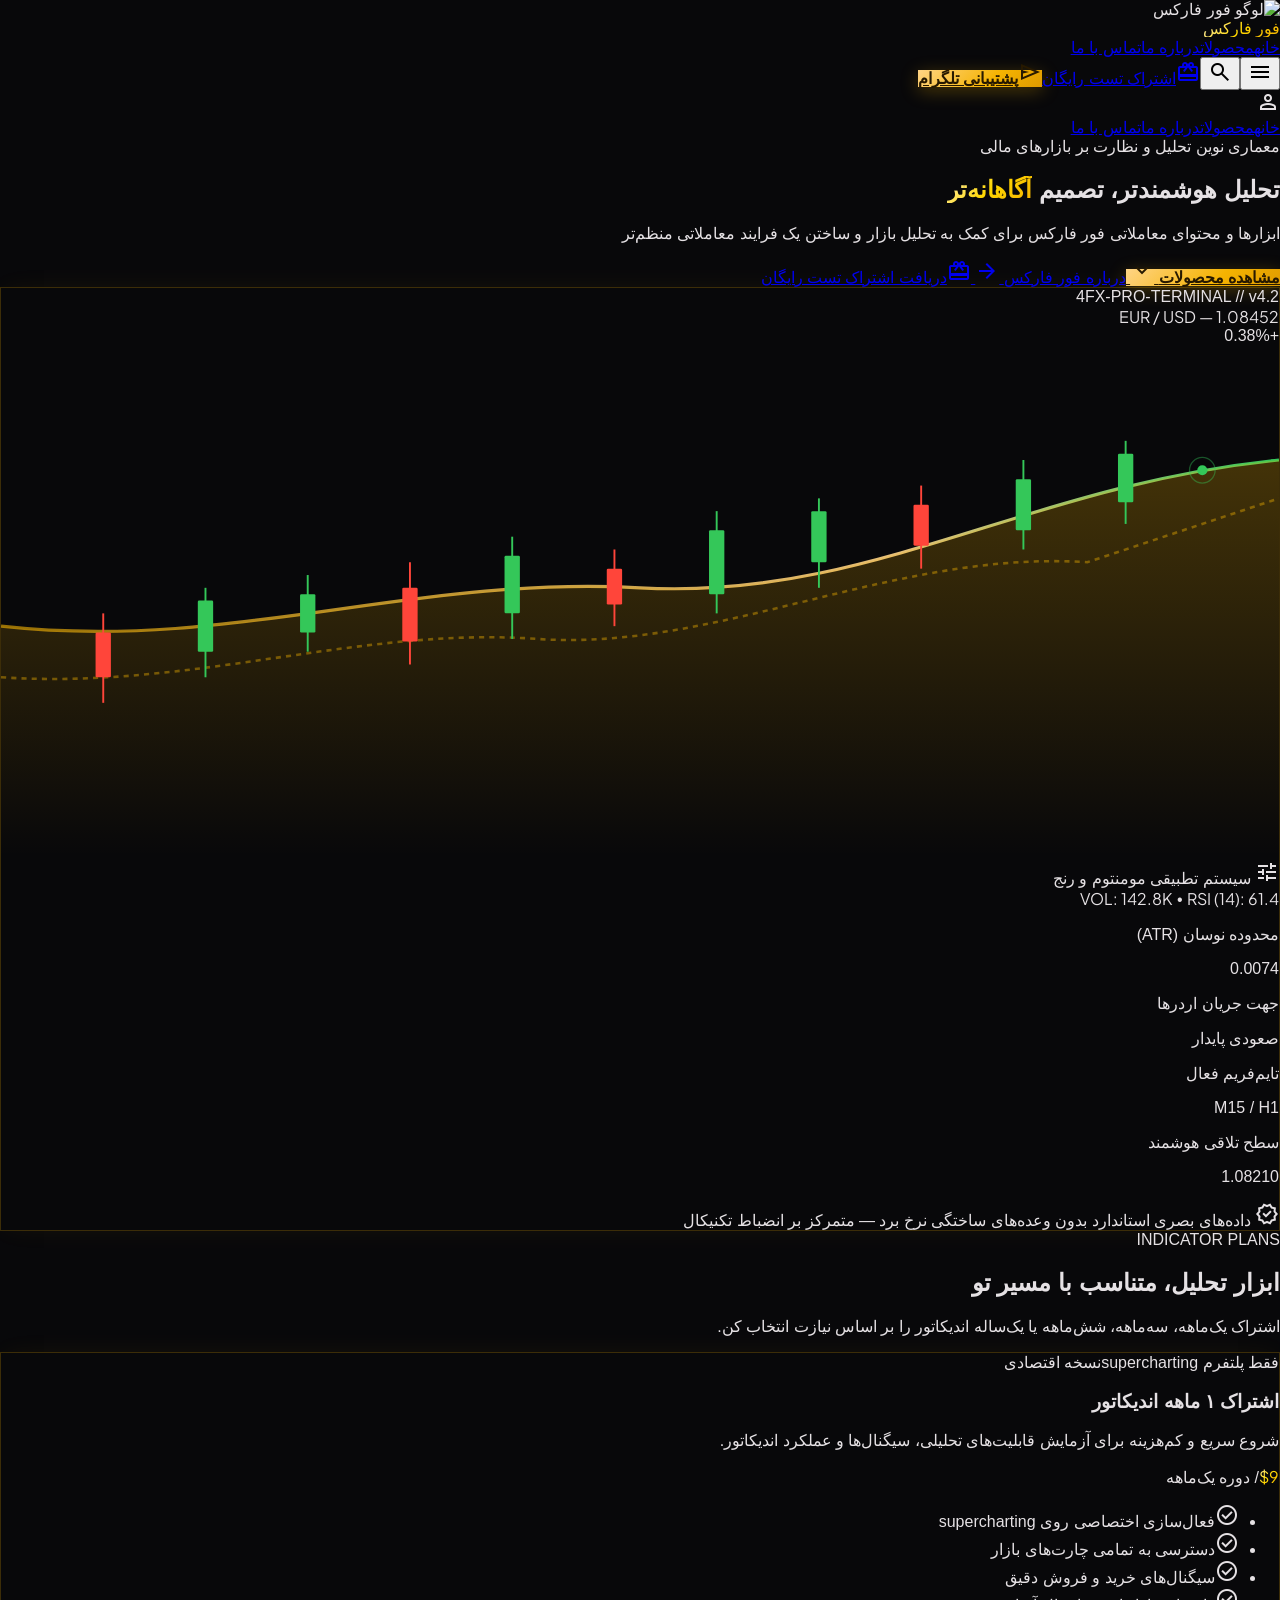
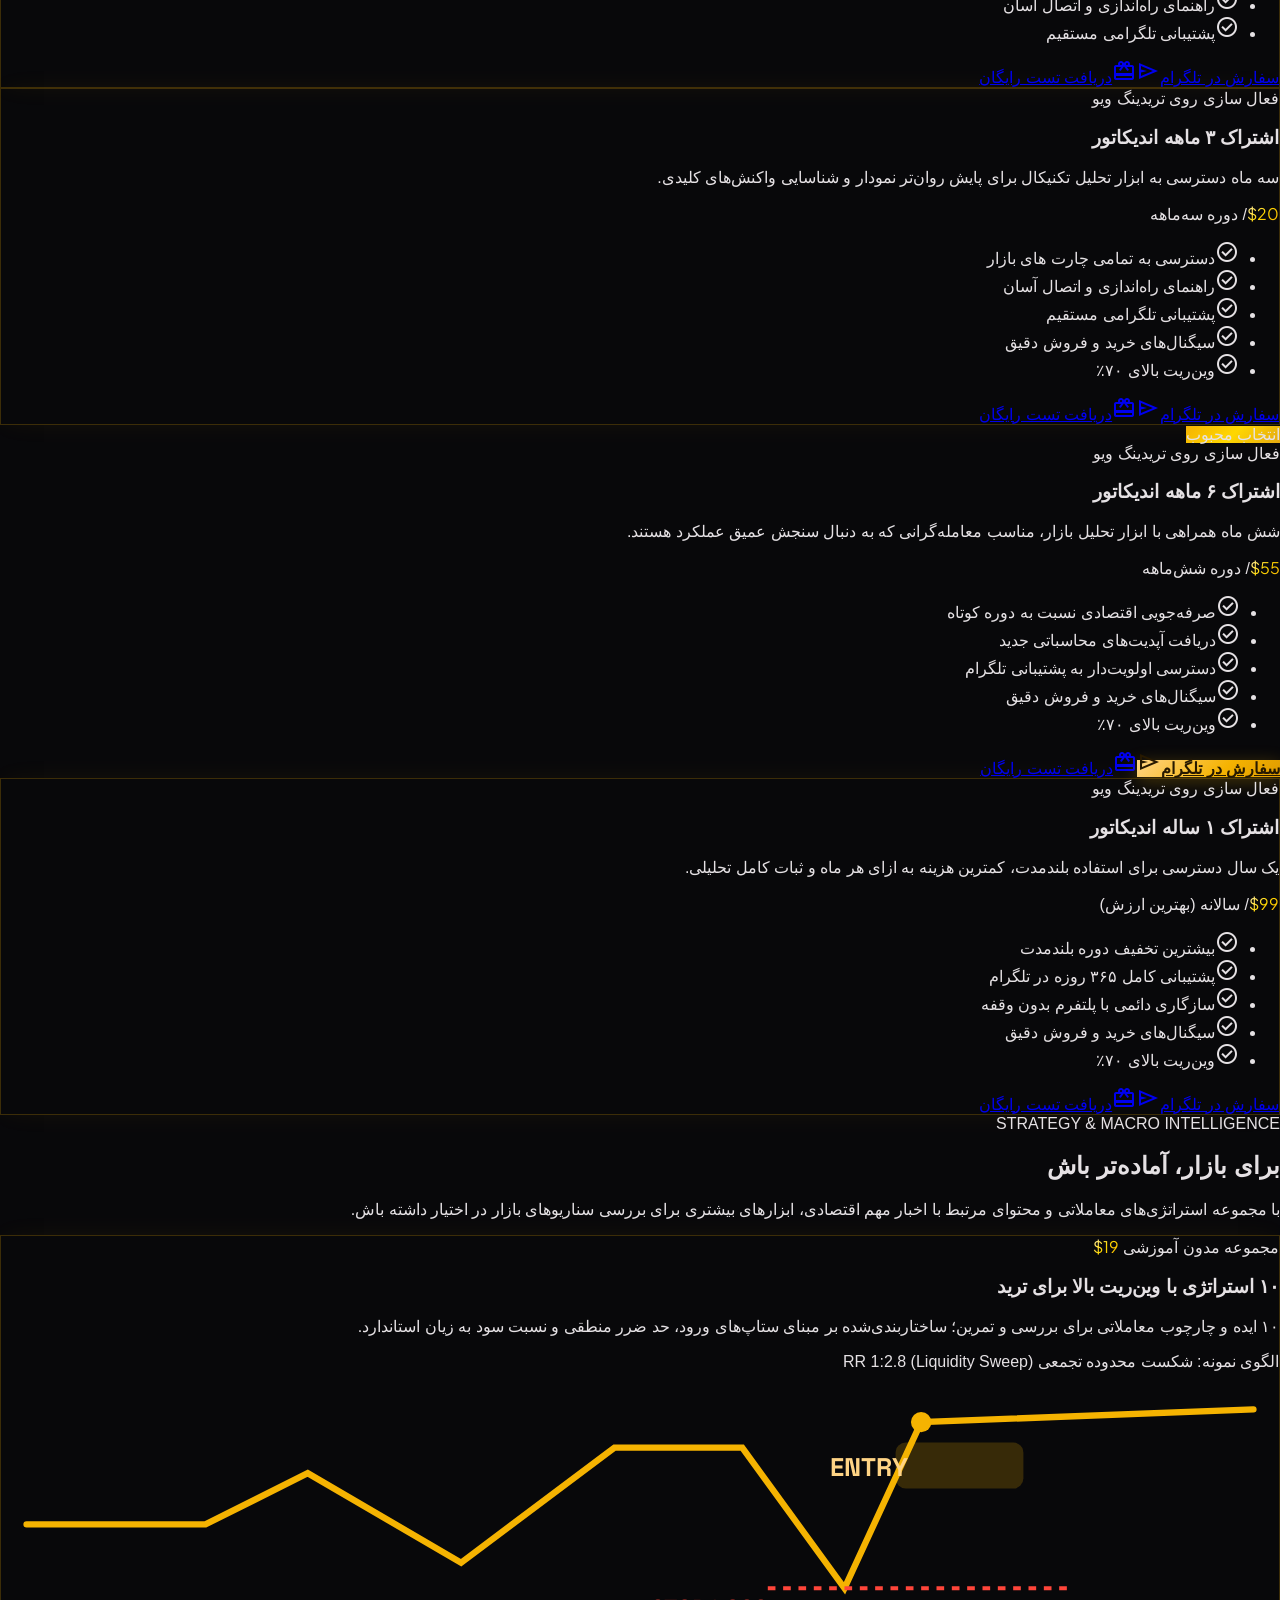
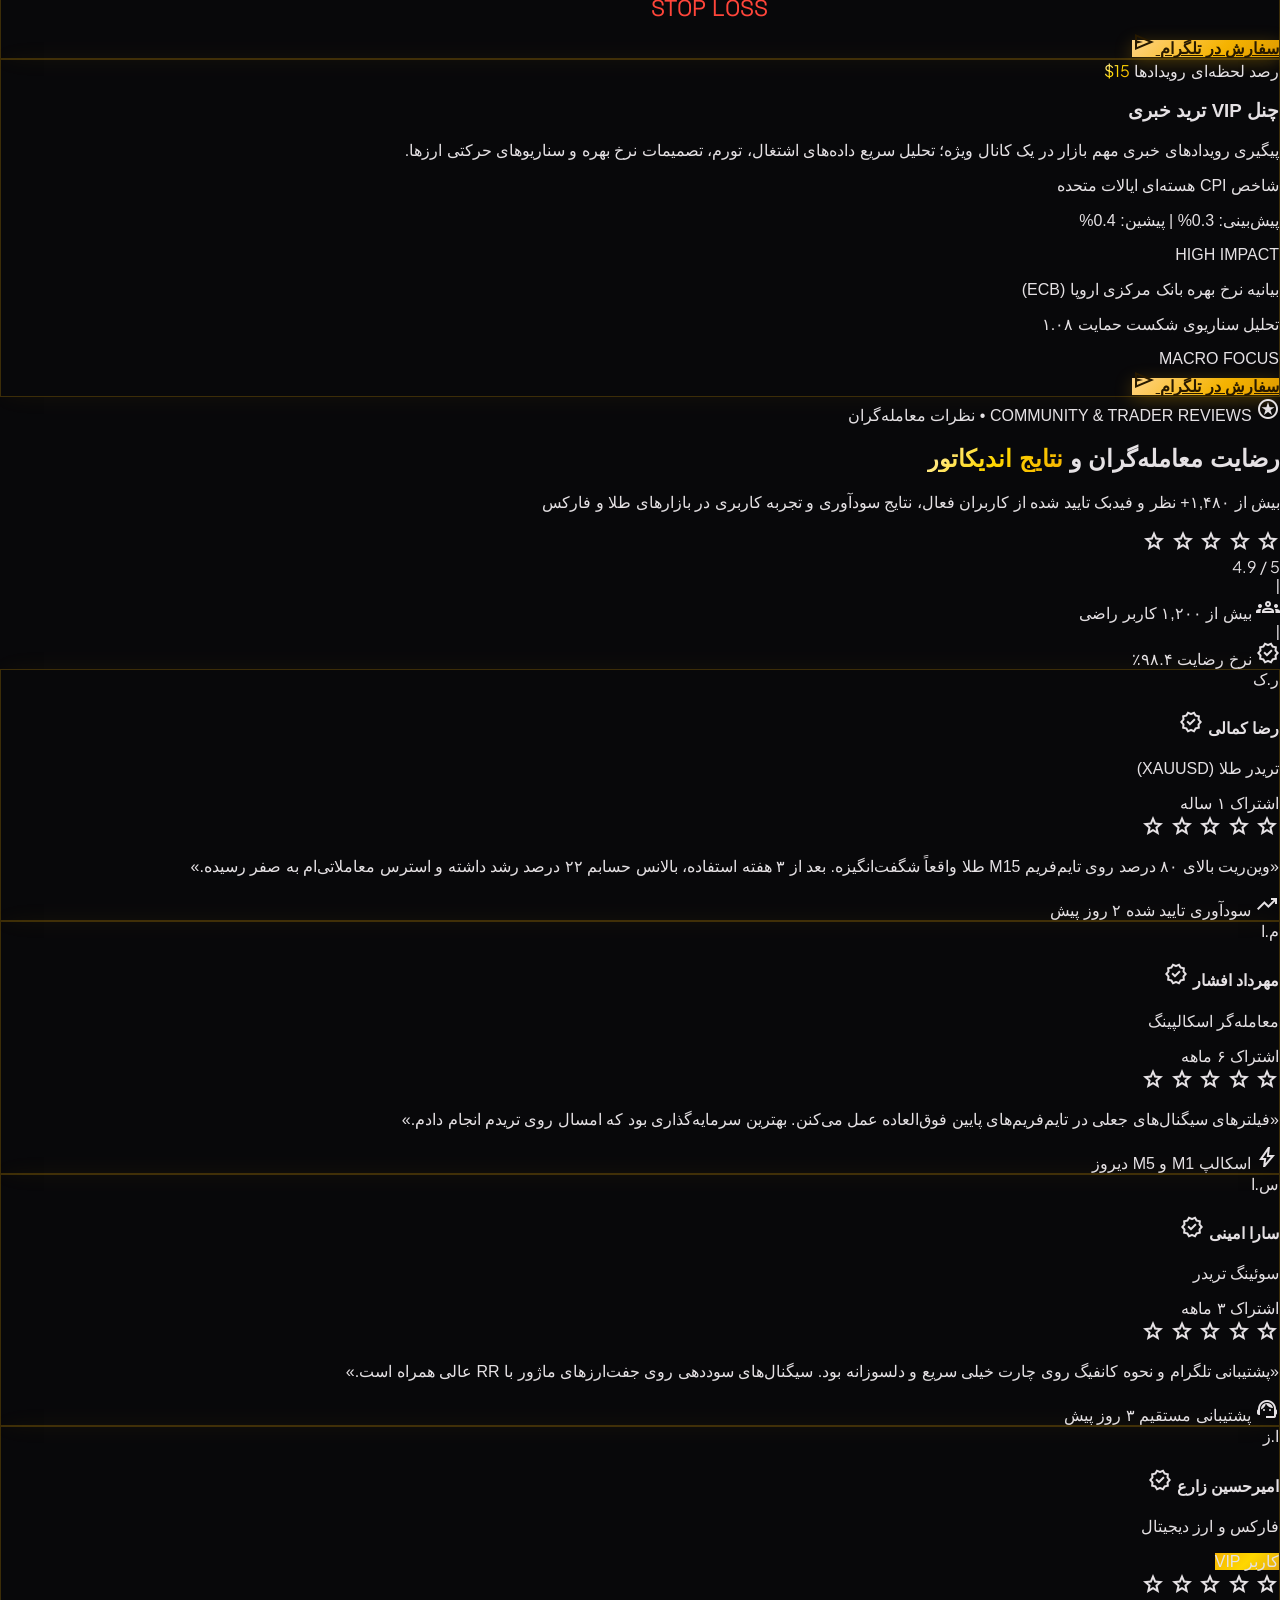
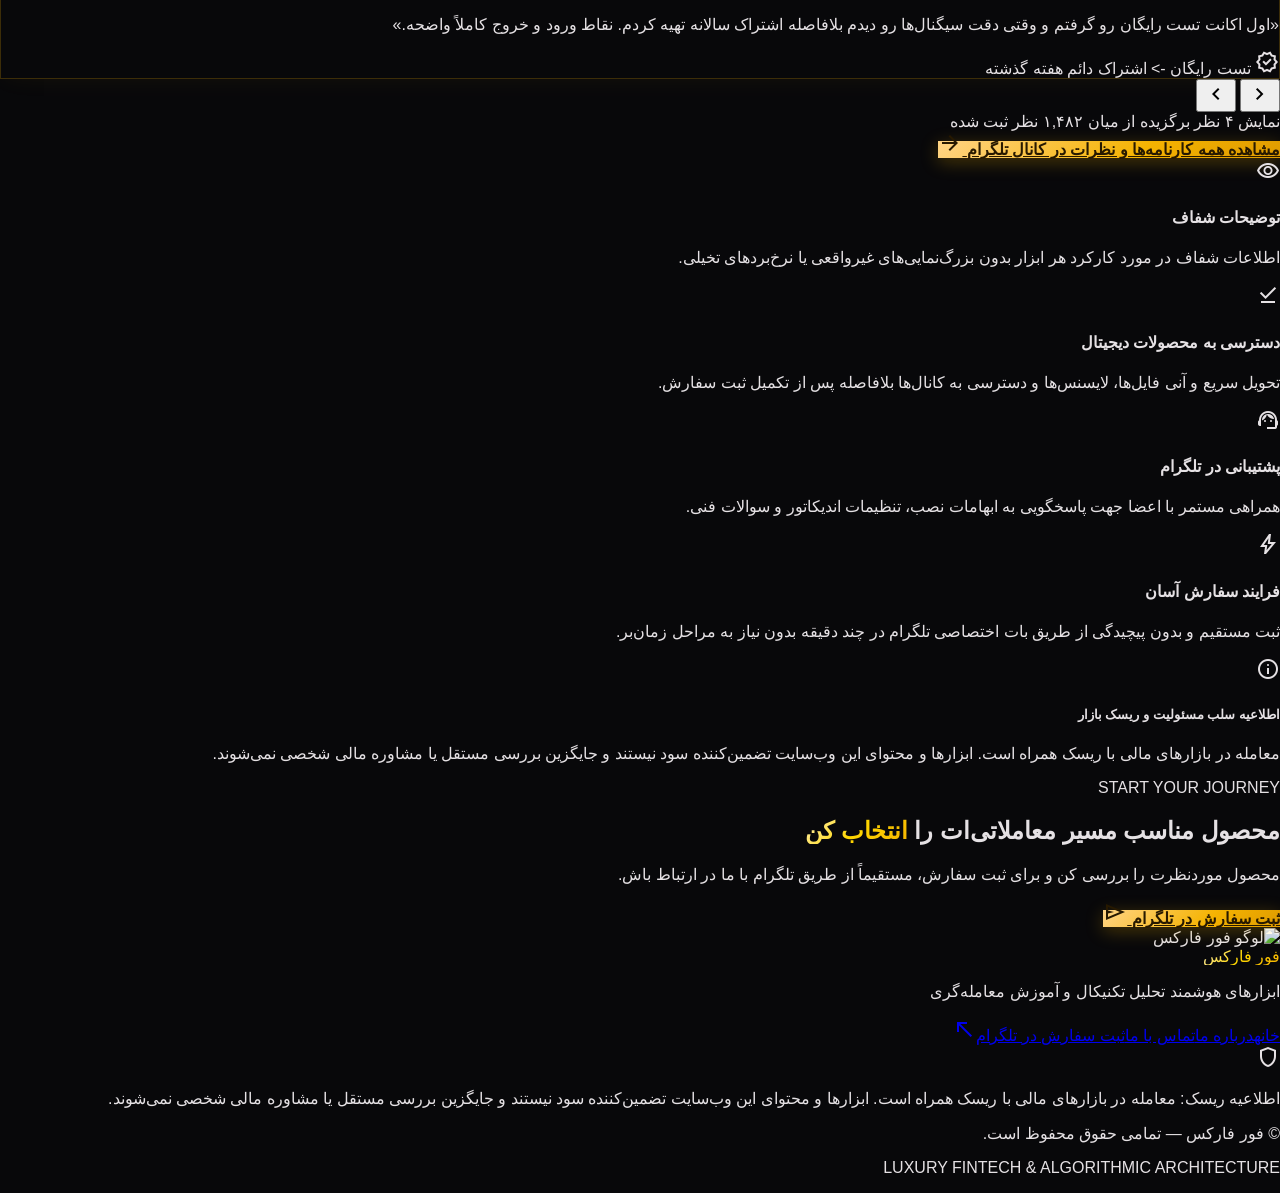
==== commit 70b49279: "Update index.html" ====
--- a/index.html
+++ b/index.html
@@ -35,11 +35,11 @@
 <p class="font-body-xl text-body-lg sm:text-body-xl text-neutral-400 max-w-2xl mx-auto leading-relaxed mb-space-xl">ابزارها و محتوای معاملاتی فور فارکس برای کمک به تحلیل بازار و ساختن یک فرایند معاملاتی منظم‌تر</p>
 <!-- Primary & Ghost Actions -->
 <div class="flex flex-wrap items-center justify-center gap-space-md mb-space-3xl">
-<a class="gold-btn px-8 py-3.5 rounded-full font-label-lg text-label-lg transition-all transform hover:scale-[1.02] active:scale-[0.99] flex items-center gap-space-xs" href="#products-bento">
+<a class="gold-btn px-8 py-3.5 rounded-full font-label-lg text-label-lg transition-all transform hover:scale-[1.02] active:scale-[0.99] flex items-center gap-space-xs" href="#indicators">
 <span>مشاهده محصولات</span>
 <span class="material-symbols-outlined text-[18px]">expand_more</span>
 </a>
-<a class="px-6 py-3.5 rounded-full bg-[#15161c] hover:bg-[#1f2029] text-white border border-[#f5b301]/25 font-label-lg text-label-lg transition-all flex items-center gap-space-xs shadow-sm hover:border-[#f5b301]/50" href="#indicators">
+<a class="px-6 py-3.5 rounded-full bg-[#15161c] hover:bg-[#1f2029] text-white border border-[#f5b301]/25 font-label-lg text-label-lg transition-all flex items-center gap-space-xs shadow-sm hover:border-[#f5b301]/50" href="#about">
 <span>درباره فور فارکس</span>
 <span class="material-symbols-outlined text-[18px] rotate-180">arrow_forward</span>
 </a>
@@ -572,4 +572,4 @@
 </div>
 </section>
 </div></main><footer class="w-full bg-[#070709] border-t border-[#f5b301]/15 shadow-[0_-4px_30px_rgba(0,0,0,0.5)]"><div class="max-w-7xl mx-auto px-6 lg:px-12 py-space-2xl"><div class="flex flex-col md:flex-row md:items-start justify-between gap-space-xl pb-space-xl"><div class="max-w-md"><div class="flex items-center gap-space-sm mb-space-sm"><div class="p-1 rounded bg-white/5 border border-white/10"><img alt="لوگو فور فارکس" class="h-7 w-auto object-contain shrink-0 invert brightness-200" src="https://lh3.googleusercontent.com/aida-public/[base64]"/></div><span class="font-headline-sm text-headline-sm text-white font-bold"><span class="gold-gradient-text">فور فارکس</span></span></div><p class="font-body-md text-body-md text-neutral-400 leading-relaxed">ابزارهای هوشمند تحلیل تکنیکال و آموزش معامله‌گری</p></div><div class="flex flex-wrap items-center gap-space-lg"><a class="font-label-lg text-label-lg text-neutral-400 hover:text-primary transition-colors" href="index.html">خانه</a><a class="font-label-lg text-label-lg text-neutral-400 hover:text-primary transition-colors" href="about.html">درباره ما</a><a class="font-label-lg text-label-lg text-neutral-400 hover:text-primary transition-colors" href="contact.html">تماس با ما</a><a class="font-label-lg text-label-lg text-primary hover:text-amber-300 transition-colors flex items-center gap-space-xs font-semibold" href="https://t.me/trades4forexbot" rel="noopener noreferrer" target="_blank"><span>ثبت سفارش در تلگرام</span><span class="material-symbols-outlined text-[16px]">north_west</span></a></div></div><div class="py-space-lg bg-[#111217] border border-white/5 rounded-xl px-space-md mb-space-lg"><div class="flex items-start gap-space-sm"><span class="material-symbols-outlined text-primary text-[20px] shrink-0 mt-0.5">shield</span><p class="font-body-sm text-body-sm text-neutral-400 leading-relaxed">اطلاعیه ریسک: معامله در بازارهای مالی با ریسک همراه است. ابزارها و محتوای این وب‌سایت تضمین‌کننده سود نیستند و جایگزین بررسی مستقل یا مشاوره مالی شخصی نمی‌شوند.</p></div></div><div class="flex flex-col sm:flex-row items-center justify-between gap-space-sm pt-space-md text-neutral-500 font-body-sm text-body-sm border-t border-white/5"><p>© فور فارکس — تمامی حقوق محفوظ است.</p><p class="font-label-sm text-label-sm tracking-wide text-[#ffd485]/80">LUXURY FINTECH &amp; ALGORITHMIC ARCHITECTURE</p></div></div></footer>
-<script defer="True" src="assets/site.js"></script></body></html>+<script defer="True" src="assets/site.js"></script></body></html>
--- a/assets/site.css
+++ b/assets/site.css
@@ -0,0 +1 @@
+html{scroll-behavior:smooth;scroll-padding-top:84px}body{overflow-x:hidden}.reveal-section{opacity:0;transform:translateY(16px);transition:opacity .65s ease,transform .65s ease}.reveal-section.is-visible{opacity:1;transform:translateY(0)}a,button{-webkit-tap-highlight-color:transparent}button:focus-visible,a:focus-visible{outline:2px solid #ffd485;outline-offset:3px}@media(prefers-reduced-motion:reduce){html{scroll-behavior:auto}.reveal-section{opacity:1;transform:none;transition:none}*{animation-duration:.01ms!important;transition-duration:.01ms!important}}
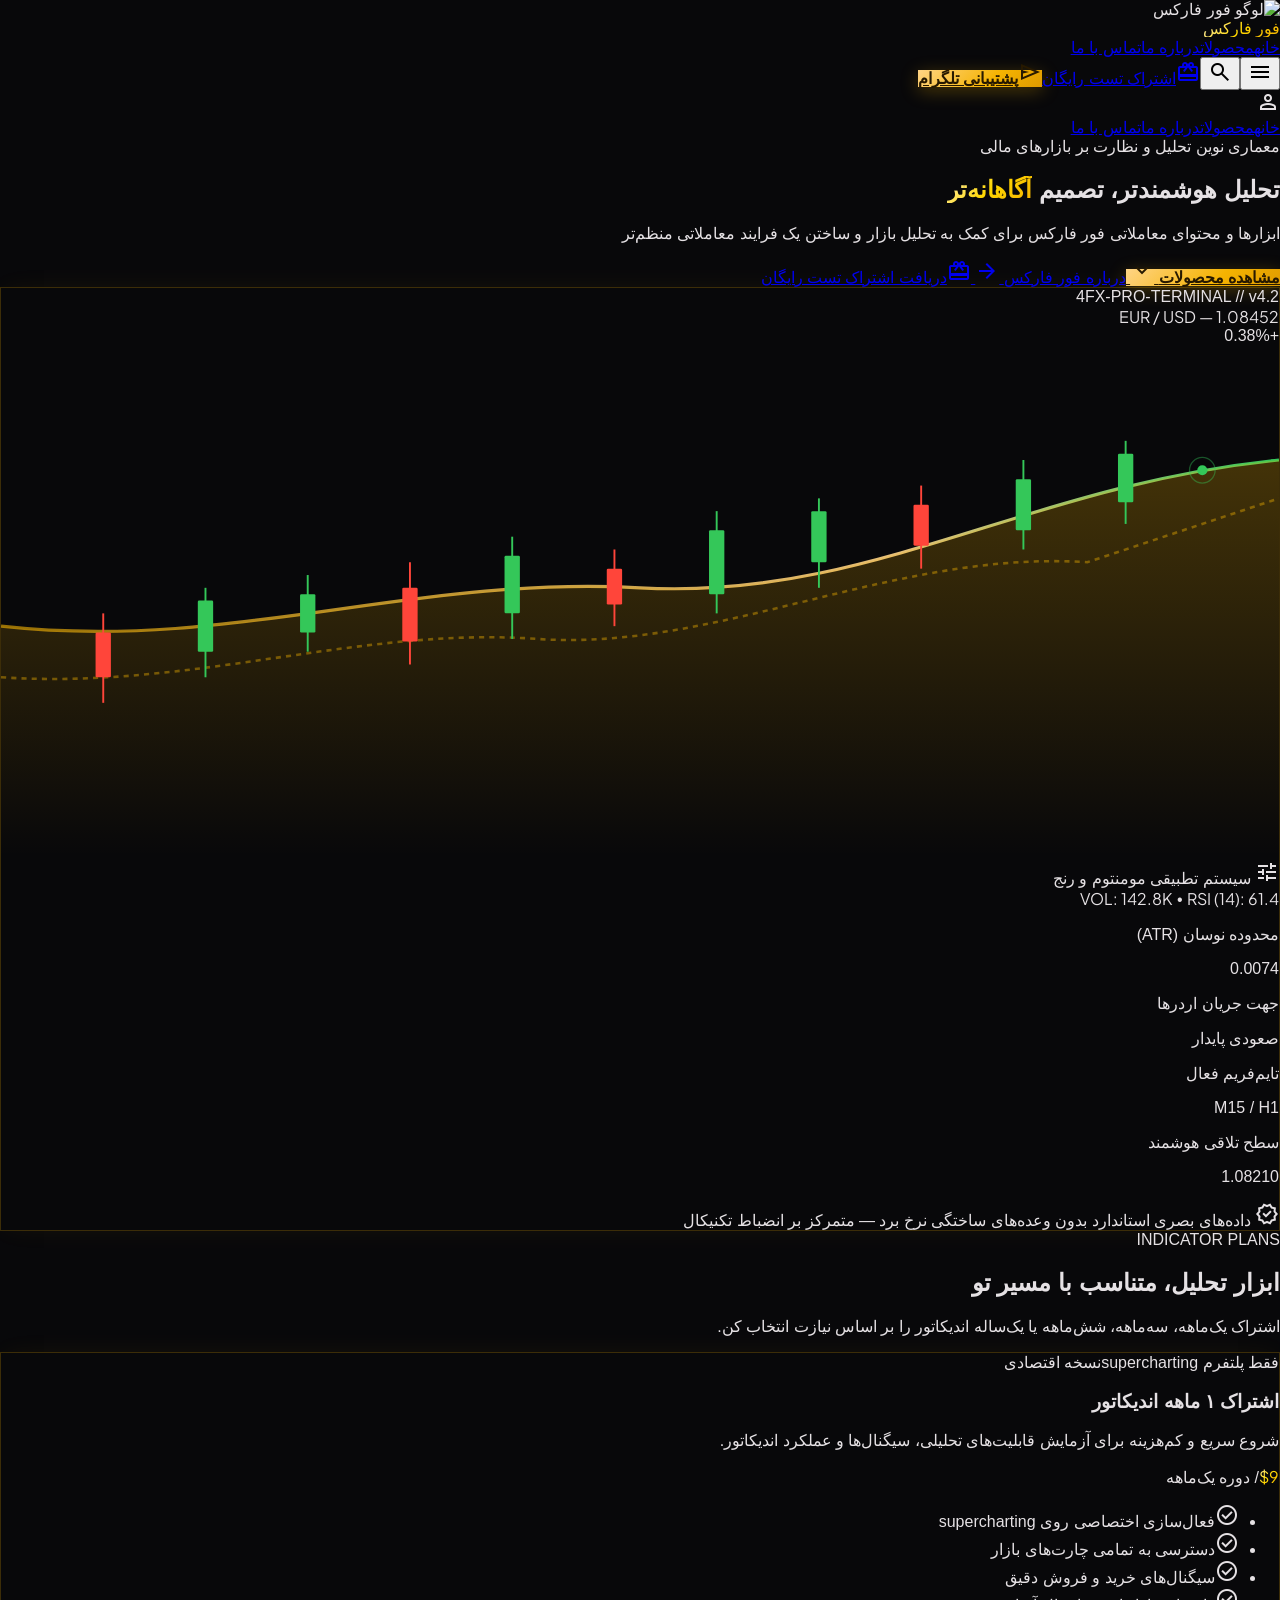
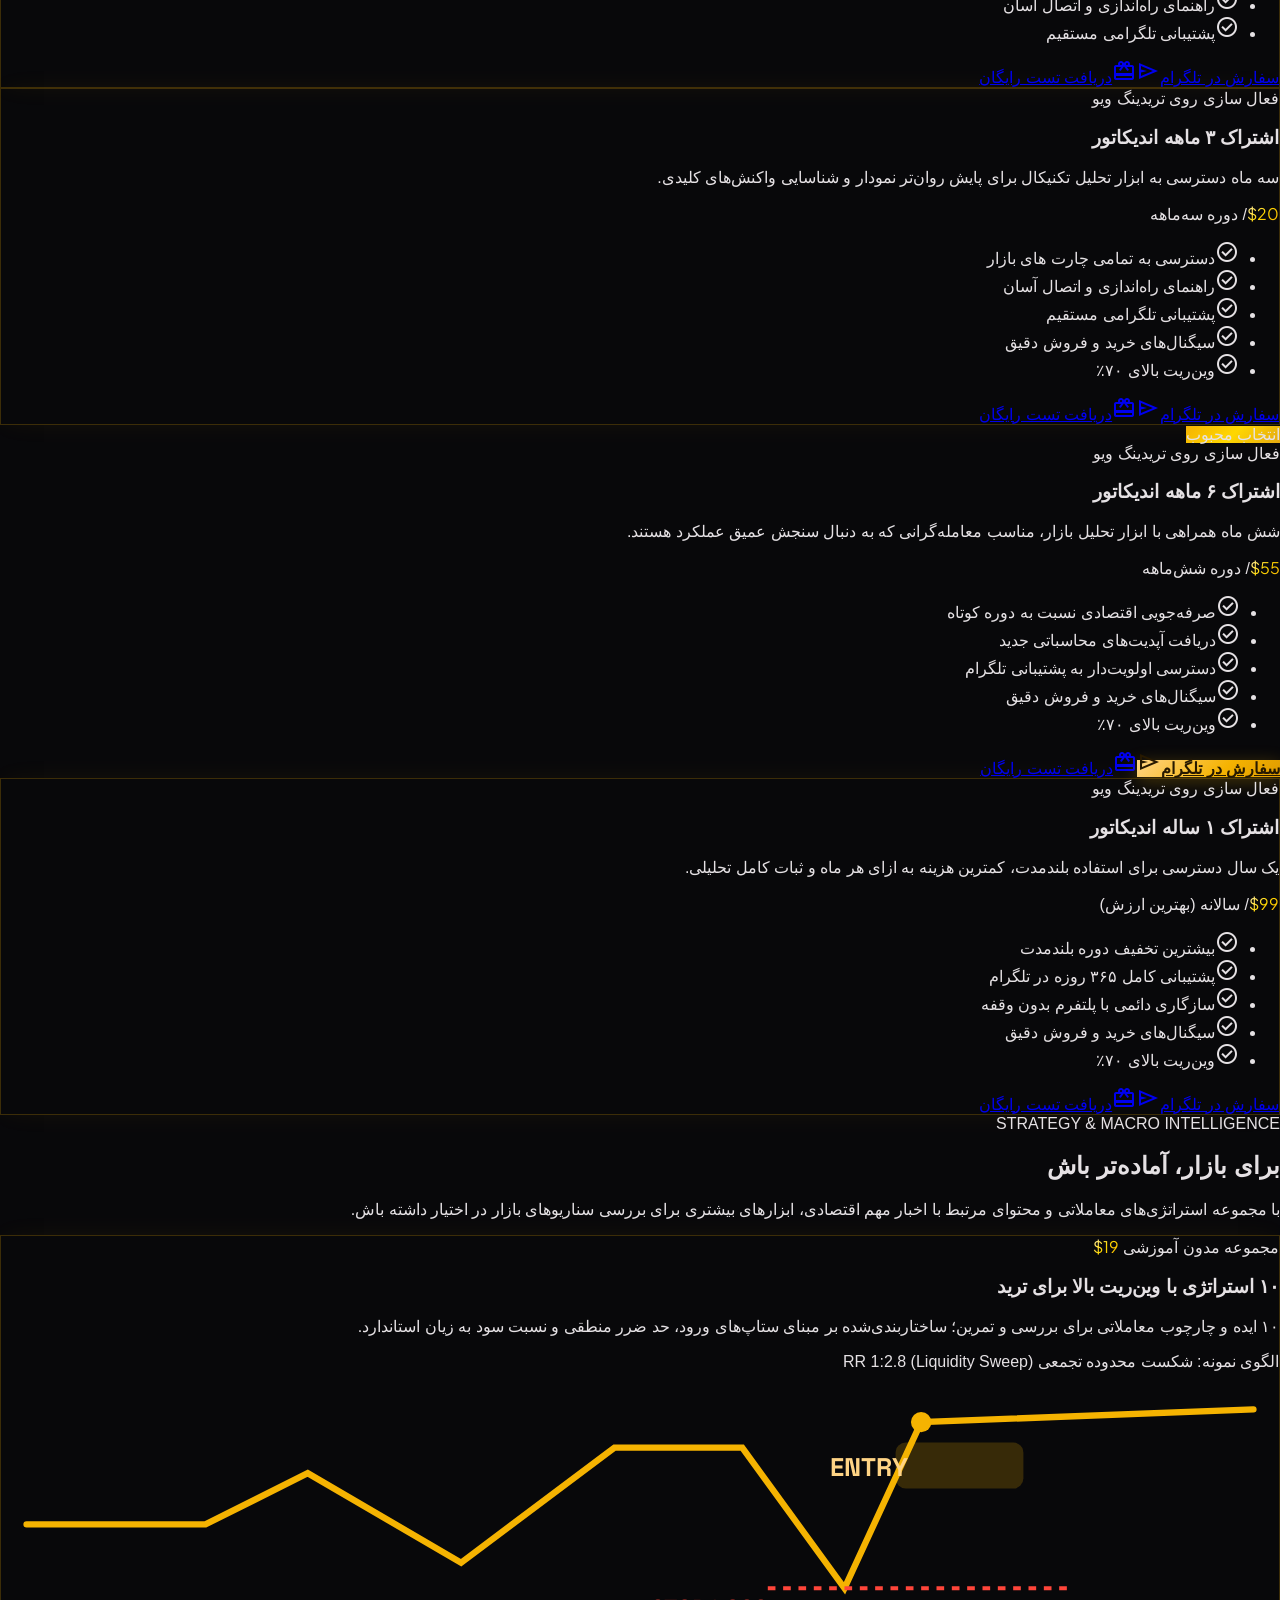
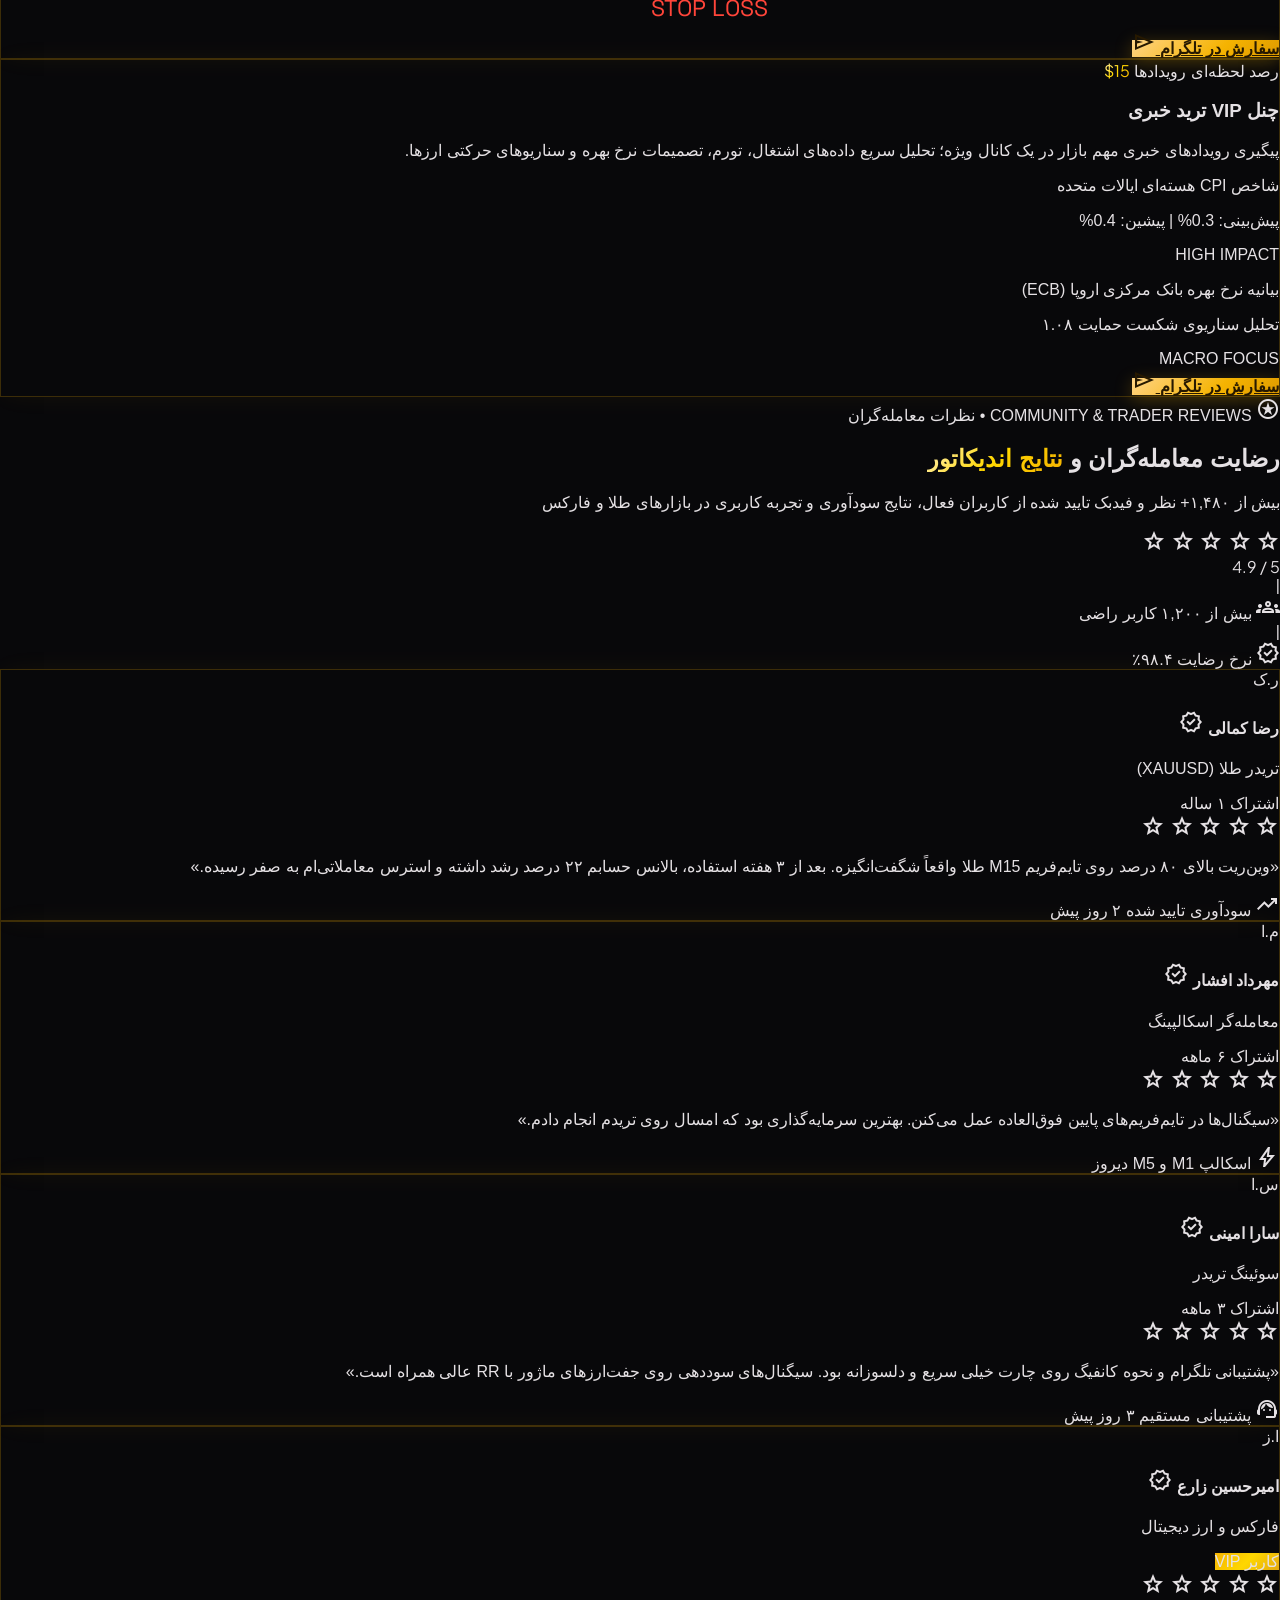
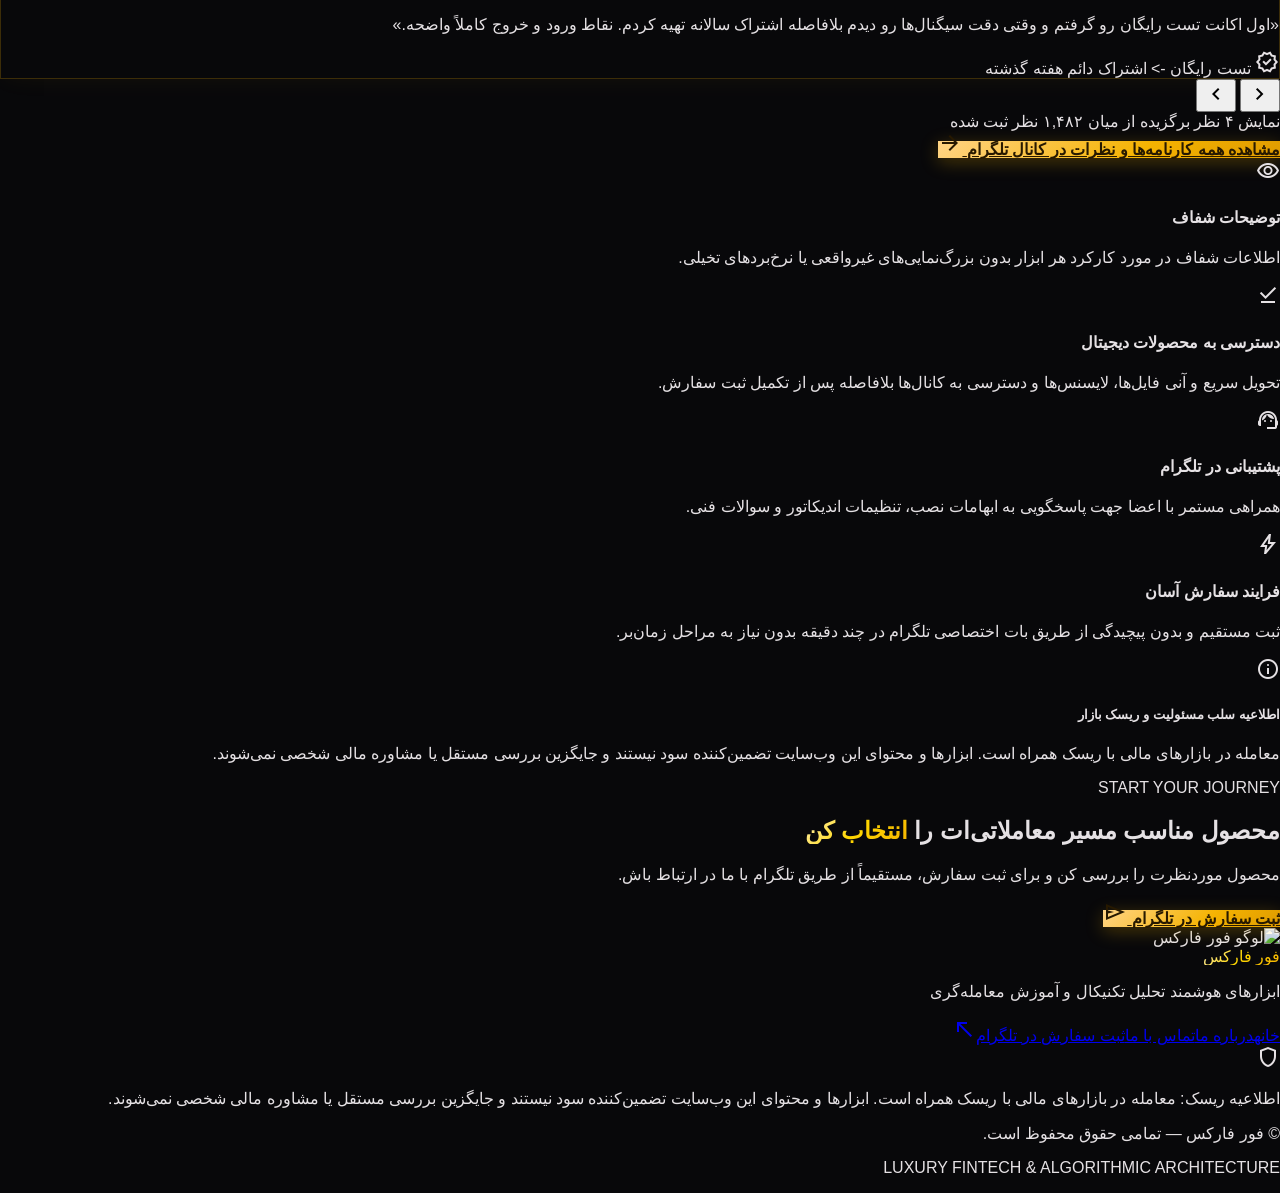
==== commit 14532103: "Update index.html" ====
--- a/index.html
+++ b/index.html
@@ -39,7 +39,7 @@
 <span>مشاهده محصولات</span>
 <span class="material-symbols-outlined text-[18px]">expand_more</span>
 </a>
-<a class="px-6 py-3.5 rounded-full bg-[#15161c] hover:bg-[#1f2029] text-white border border-[#f5b301]/25 font-label-lg text-label-lg transition-all flex items-center gap-space-xs shadow-sm hover:border-[#f5b301]/50" href="#about">
+<a class="px-6 py-3.5 rounded-full bg-[#15161c] hover:bg-[#1f2029] text-white border border-[#f5b301]/25 font-label-lg text-label-lg transition-all flex items-center gap-space-xs shadow-sm hover:border-[#f5b301]/50" href="about.html">
 <span>درباره فور فارکس</span>
 <span class="material-symbols-outlined text-[18px] rotate-180">arrow_forward</span>
 </a>
@@ -380,7 +380,7 @@
 <span class="material-symbols-outlined text-[18px]">star</span>
 </div>
 <p class="font-body-md text-body-md text-neutral-300 leading-relaxed">
-«فیلترهای سیگنال‌های جعلی در تایم‌فریم‌های پایین فوق‌العاده عمل می‌کنن. بهترین سرمایه‌گذاری بود که امسال روی تریدم انجام دادم.»
+«سیگنال‌ها در تایم‌فریم‌های پایین فوق‌العاده عمل می‌کنن. بهترین سرمایه‌گذاری بود که امسال روی تریدم انجام دادم.»
 </p>
 </div>
 <div class="flex items-center justify-between pt-4 mt-6 border-t border-white/5 font-body-sm text-body-sm text-neutral-500">
